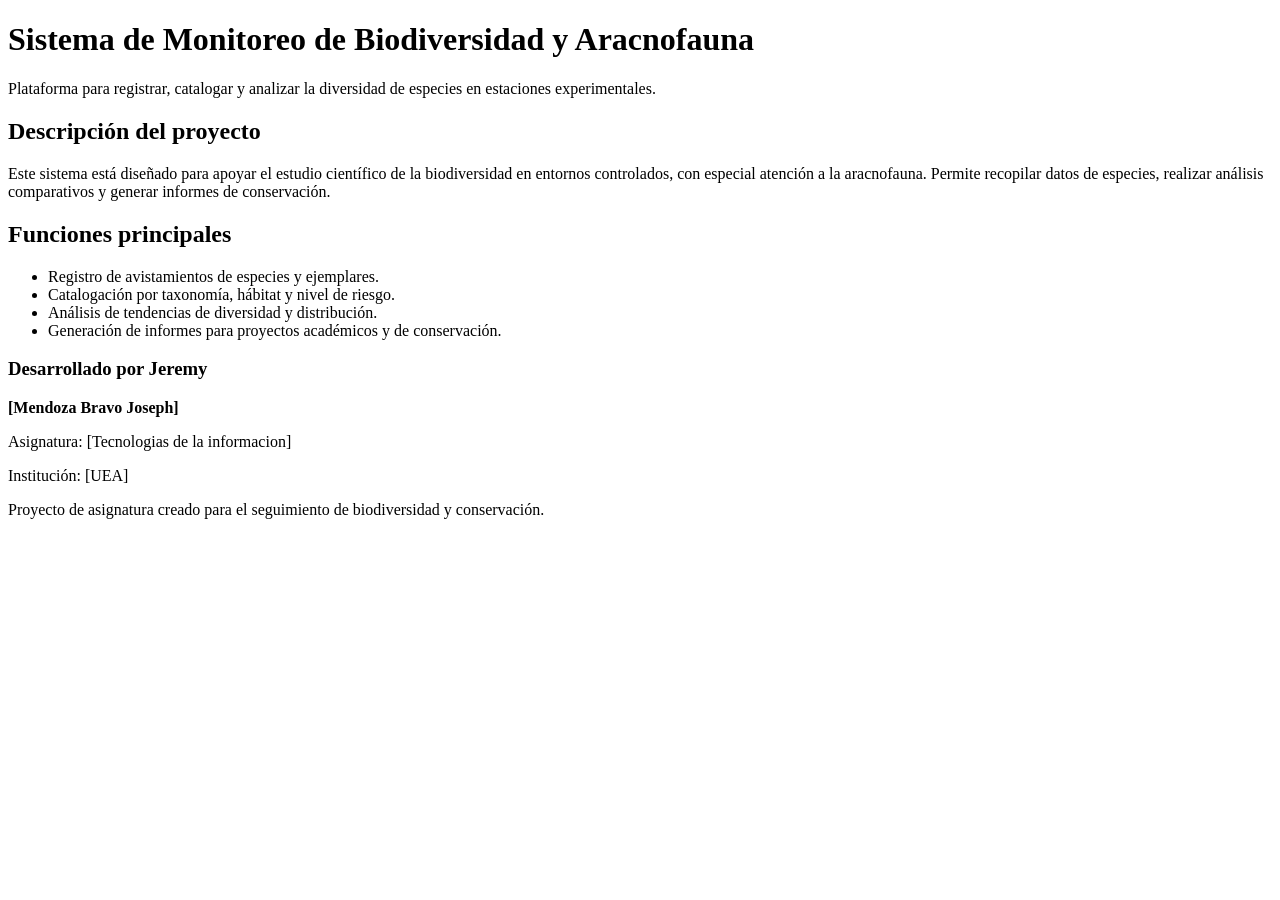
==== index.html @ 1c3b3700 "Add files via upload" ====
<!DOCTYPE html>
<html lang="es">
<head>
    <meta charset="UTF-8">
    <meta name="viewport" content="width=device-width, initial-scale=1.0">
    <title>Mi Proyecto de Asignatura</title>
</head>
<body>
    <header>
        <h1>Sistema de Monitoreo de Biodiversidad y Aracnofauna</h1>
        <p>Plataforma para registrar, catalogar y analizar la diversidad de especies en estaciones experimentales.</p>
    </header>

    <main>
        <section class="card">
            <h2>Descripción del proyecto</h2>
            <p>Este sistema está diseñado para apoyar el estudio científico de la biodiversidad en entornos controlados, con especial atención a la aracnofauna. Permite recopilar datos de especies, realizar análisis comparativos y generar informes de conservación.</p>
        </section>

        <section class="card">
            <h2>Funciones principales</h2>
            <ul>
                <li>Registro de avistamientos de especies y ejemplares.</li>
                <li>Catalogación por taxonomía, hábitat y nivel de riesgo.</li>
                <li>Análisis de tendencias de diversidad y distribución.</li>
                <li>Generación de informes para proyectos académicos y de conservación.</li>
            </ul>
        </section>

        <section class="card">
            <h3>Desarrollado por Jeremy</h3>
            <p><strong>[Mendoza Bravo Joseph]</strong></p>
            <p>Asignatura: [Tecnologias de la informacion]</p>
            <p>Institución: [UEA]</p>
        </section>
    </main>

    <footer>
        <p>Proyecto de asignatura creado para el seguimiento de biodiversidad y conservación.</p>
    </footer>
</body>
</html>
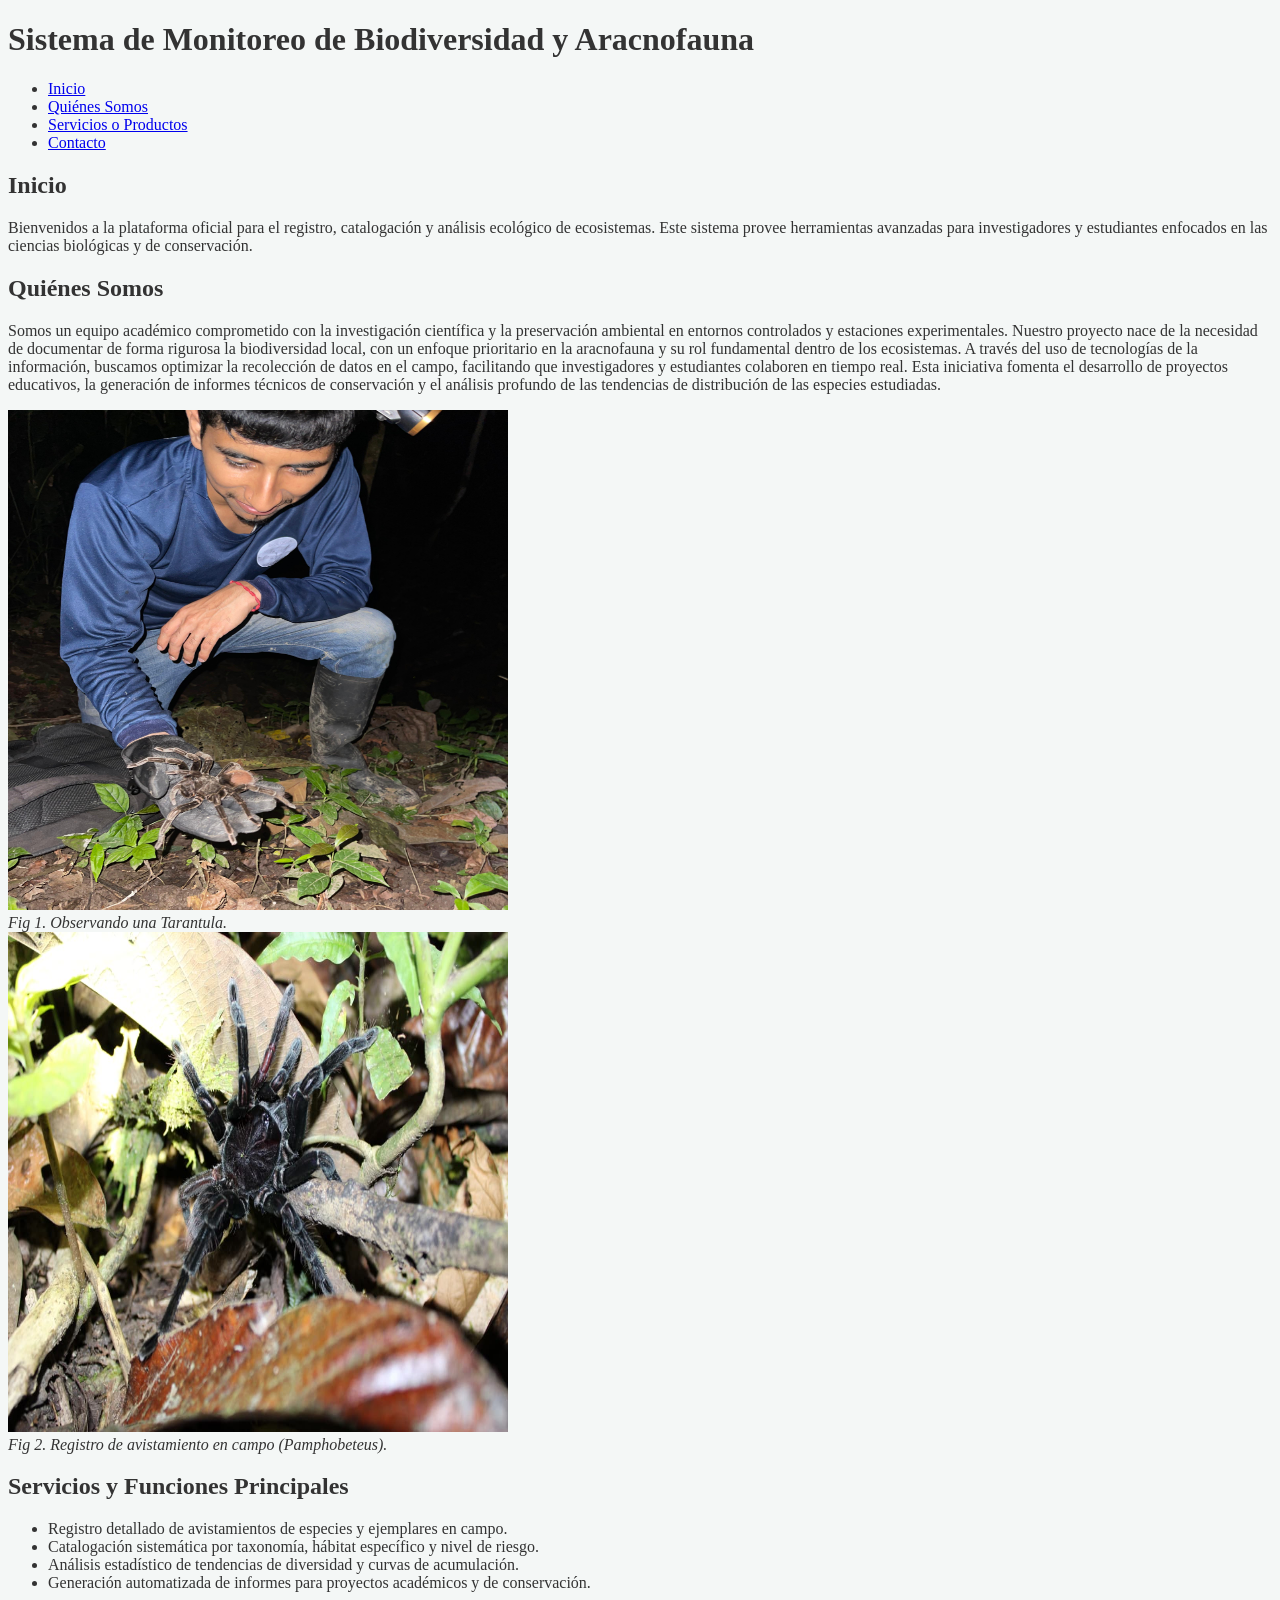
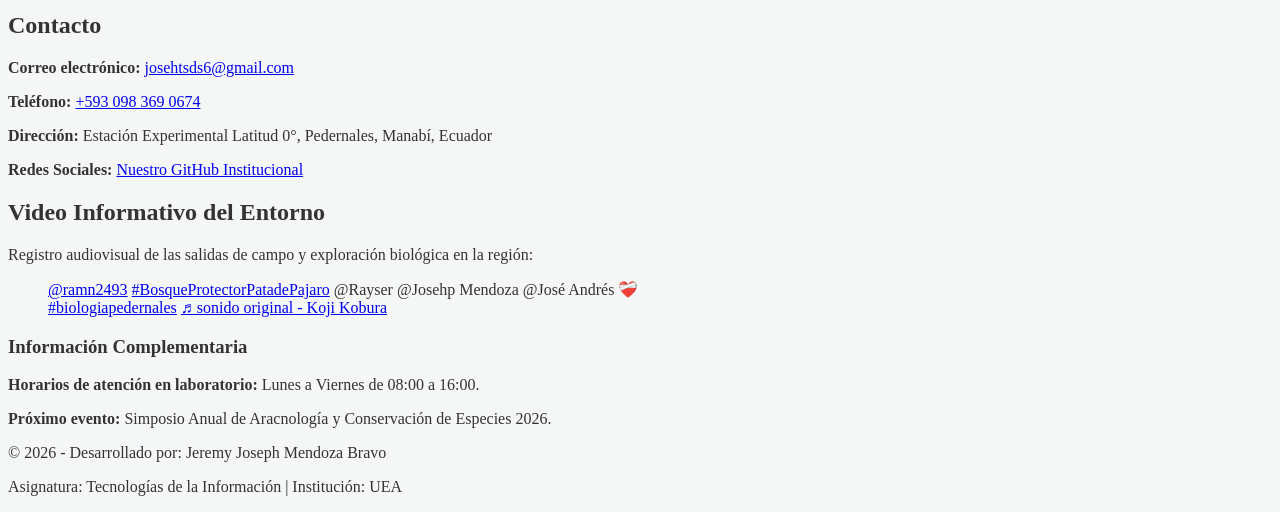
==== commit bd53eb02: "Add files via upload" ====
--- a/index.html
+++ b/index.html
@@ -3,40 +3,98 @@
 <head>
     <meta charset="UTF-8">
     <meta name="viewport" content="width=device-width, initial-scale=1.0">
-    <title>Mi Proyecto de Asignatura</title>
+    <title>Mi Proyecto de Asignatura - Biodiversidad</title>
 </head>
 <body>
+    <style>
+        body {
+            background-color: #f4f7f6; 
+            font-family: 'Times New Roman', Times, serif, sans-serif; 
+            color: #333333; 
+        }
+    </style>
+</head>
+
     <header>
         <h1>Sistema de Monitoreo de Biodiversidad y Aracnofauna</h1>
-        <p>Plataforma para registrar, catalogar y analizar la diversidad de especies en estaciones experimentales.</p>
     </header>
 
+    <nav>
+        <ul>
+            <li><a href="#inicio">Inicio</a></li>
+            <li><a href="#quienes-somos">Quiénes Somos</a></li>
+            <li><a href="#servicios">Servicios o Productos</a></li>
+            <li><a href="#contacto">Contacto</a></li>
+        </ul>
+    </nav>
+
     <main>
-        <section class="card">
-            <h2>Descripción del proyecto</h2>
-            <p>Este sistema está diseñado para apoyar el estudio científico de la biodiversidad en entornos controlados, con especial atención a la aracnofauna. Permite recopilar datos de especies, realizar análisis comparativos y generar informes de conservación.</p>
+
+        <section id="inicio">
+            <h2>Inicio</h2>
+            <p>Bienvenidos a la plataforma oficial para el registro, catalogación y análisis ecológico de ecosistemas. Este sistema provee herramientas avanzadas para investigadores y estudiantes enfocados en las ciencias biológicas y de conservación.</p>
         </section>
 
-        <section class="card">
-            <h2>Funciones principales</h2>
+        <section id="quienes-somos">
+            <h2>Quiénes Somos</h2>
+            <article>
+                <p>Somos un equipo académico comprometido con la investigación científica y la preservación ambiental en entornos controlados y estaciones experimentales. Nuestro proyecto nace de la necesidad de documentar de forma rigurosa la biodiversidad local, con un enfoque prioritario en la aracnofauna y su rol fundamental dentro de los ecosistemas. A través del uso de tecnologías de la información, buscamos optimizar la recolección de datos en el campo, facilitando que investigadores y estudiantes colaboren en tiempo real. Esta iniciativa fomenta el desarrollo de proyectos educativos, la generación de informes técnicos de conservación y el análisis profundo de las tendencias de distribución de las especies estudiadas.</p>
+                
+                <img src="Araña.jpeg" alt="Fotos de trabajo de campo" width="500" height=500">
+                <figcaption><i>Fig 1. Observando una Tarantula.</i></figcaption>
+        </figure>
+                <img src="Tarantula.jpeg" alt="Fotos de trabajo de campo" width="500" height=500">
+                <figcaption><i>Fig 2. Registro de avistamiento en campo (Pamphobeteus).</i></figcaption>
+            </article>
+        </section>
+
+        <section id="servicios">
+            <h2>Servicios y Funciones Principales</h2>
             <ul>
-                <li>Registro de avistamientos de especies y ejemplares.</li>
-                <li>Catalogación por taxonomía, hábitat y nivel de riesgo.</li>
-                <li>Análisis de tendencias de diversidad y distribución.</li>
-                <li>Generación de informes para proyectos académicos y de conservación.</li>
+                <li>Registro detallado de avistamientos de especies y ejemplares en campo.</li>
+                <li>Catalogación sistemática por taxonomía, hábitat específico y nivel de riesgo.</li>
+                <li>Análisis estadístico de tendencias de diversidad y curvas de acumulación.</li>
+                <li>Generación automatizada de informes para proyectos académicos y de conservación.</li>
             </ul>
         </section>
 
-        <section class="card">
-            <h3>Desarrollado por Jeremy</h3>
-            <p><strong>[Mendoza Bravo Joseph]</strong></p>
-            <p>Asignatura: [Tecnologias de la informacion]</p>
-            <p>Institución: [UEA]</p>
+        <section id="contacto">
+            <h2>Contacto</h2>
+            <p><strong>Correo electrónico:</strong> <a href="mailto:josehtsds6@gmail.com">josehtsds6@gmail.com</a></p>
+            <p><strong>Teléfono:</strong> <a href="tel:+593 098 369 0674">+593 098 369 0674</a></p>
+            <p><strong>Dirección:</strong> Estación Experimental Latitud 0°, Pedernales, Manabí, Ecuador</p>
+            <p><strong>Redes Sociales:</strong> <a href="https://github.com" target="_blank">Nuestro GitHub Institucional</a></p>
         </section>
+
+        <section id="video-proyecto">
+            <h2>Video Informativo del Entorno</h2>
+            <p>Registro audiovisual de las salidas de campo y exploración biológica en la región:</p>
+            
+            <blockquote class="tiktok-embed" cite="https://www.tiktok.com/@ramn2493/video/7630586255469759765" data-video-id="7630586255469759765" style="max-width: 605px;min-width: 325px;" > 
+                <section> 
+                    <a target="_blank" title="@ramn2493" href="https://www.tiktok.com/@ramn2493?refer=embed">@ramn2493</a> 
+                    <a title="bosqueprotectorpatadepajaro" target="_blank" href="https://www.tiktok.com/tag/bosqueprotectorpatadepajaro?refer=embed">#BosqueProtectorPatadePajaro</a> 
+                    @Rayser @Josehp Mendoza  @José Andrés ❤️‍🩹 
+                    <a title="biologiapedernales" target="_blank" href="https://www.tiktok.com/tag/biologiapedernales?refer=embed">#biologiapedernales</a> 
+                    <a target="_blank" title="♬ sonido original - Koji Kobura" href="https://www.tiktok.com/music/sonido-original-7443148057060838161?refer=embed">♬ sonido original - Koji Kobura</a> 
+                </section> 
+            </blockquote> 
+            <script async src="https://www.tiktok.com/embed.js"></script>
+        </section>
+
     </main>
 
+    <aside>
+        <h3>Información Complementaria</h3>
+        <p><strong>Horarios de atención en laboratorio:</strong> Lunes a Viernes de 08:00 a 16:00.</p>
+        <p><strong>Próximo evento:</strong> Simposio Anual de Aracnología y Conservación de Especies 2026.</p>
+    </aside>
+
     <footer>
-        <p>Proyecto de asignatura creado para el seguimiento de biodiversidad y conservación.</p>
+        <p>© 2026 - Desarrollado por: Jeremy Joseph Mendoza Bravo</p>
+        <p>Asignatura: Tecnologías de la Información | Institución: UEA</p>
     </footer>
+
 </body>
-</html>+</html>
+
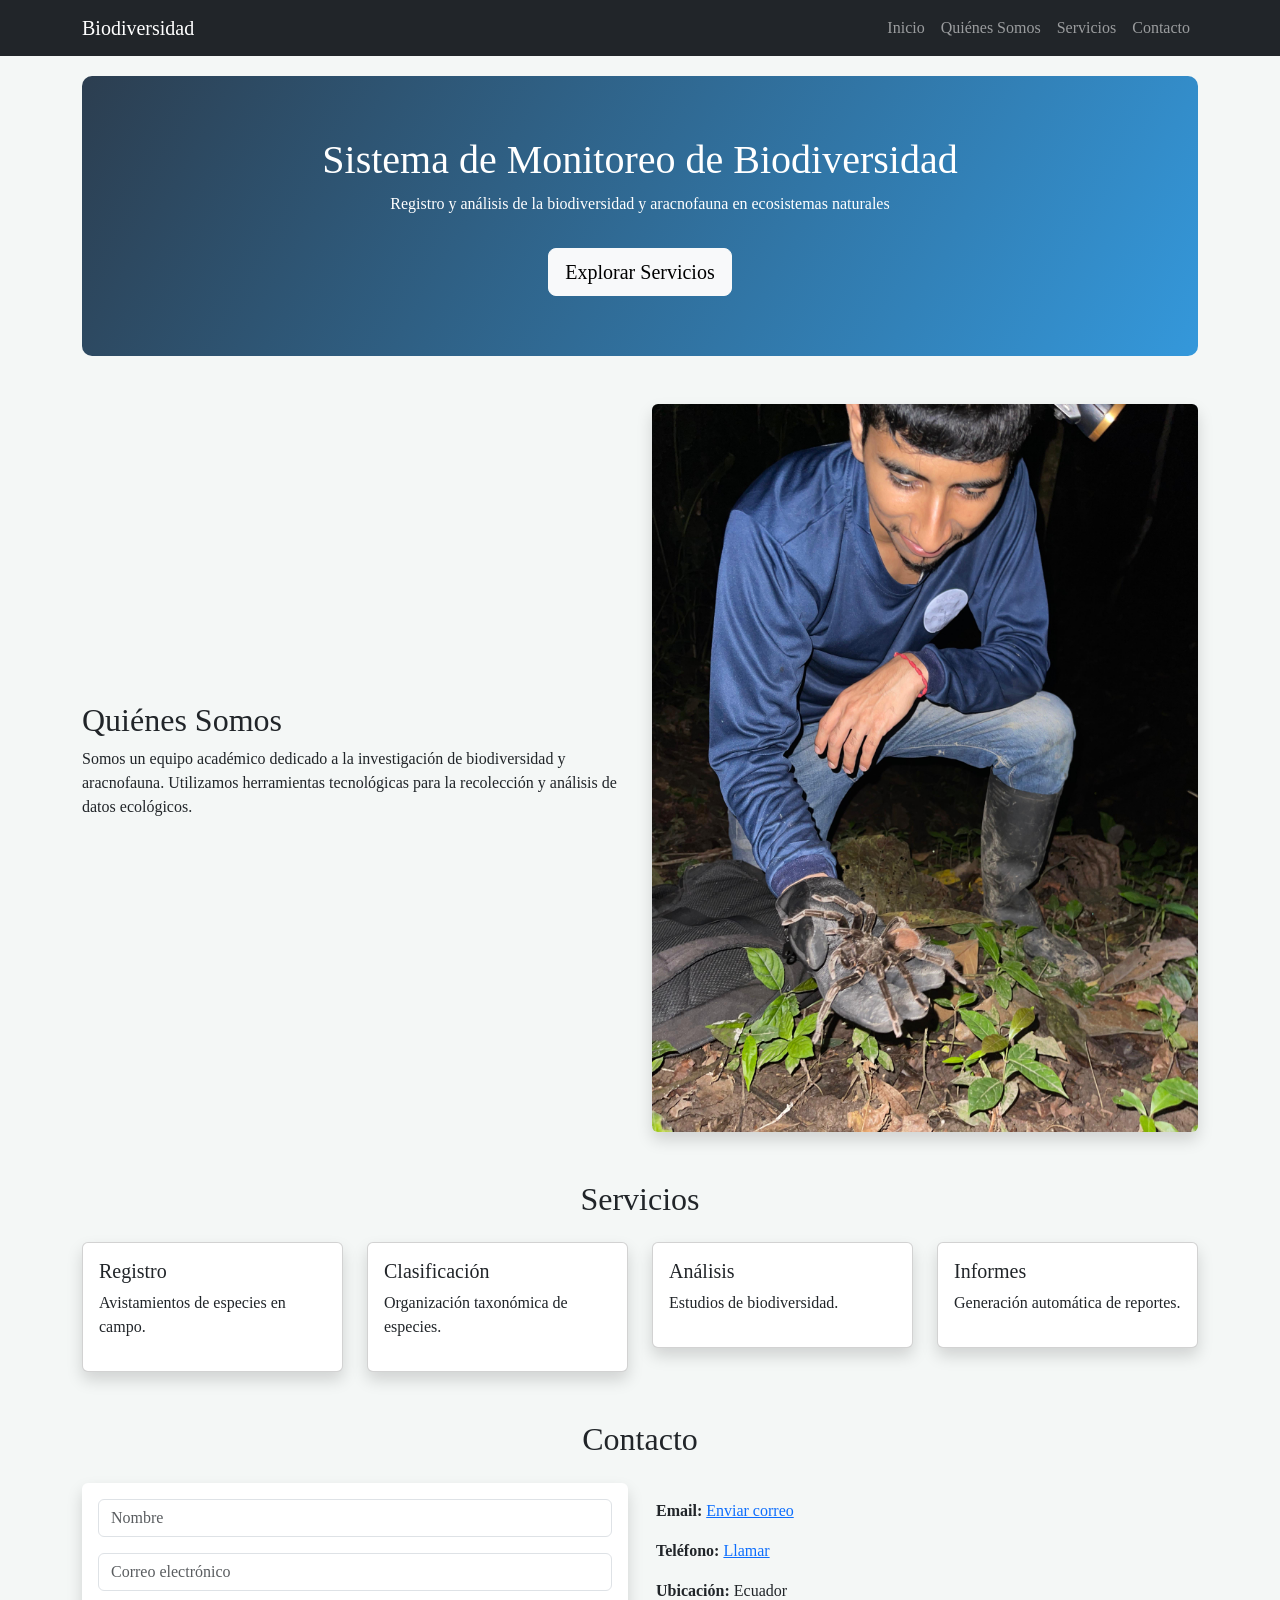
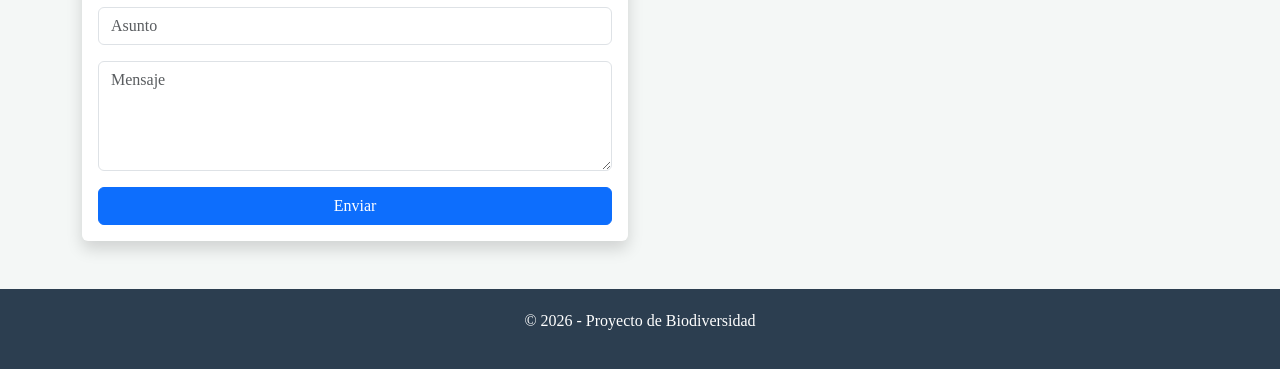
==== commit b06fac35: "Add files via upload" ====
--- a/index.html
+++ b/index.html
@@ -1,100 +1,177 @@
 <!DOCTYPE html>
 <html lang="es">
+
 <head>
     <meta charset="UTF-8">
     <meta name="viewport" content="width=device-width, initial-scale=1.0">
-    <title>Mi Proyecto de Asignatura - Biodiversidad</title>
-</head>
-<body>
+    <title>Sistema de Biodiversidad</title>
+
+    <!-- Bootstrap -->
+    <link href="https://cdn.jsdelivr.net/npm/bootstrap@5.3.3/dist/css/bootstrap.min.css" rel="stylesheet">
+
+    <!-- CSS PERSONALIZADO -->
     <style>
         body {
-            background-color: #f4f7f6; 
-            font-family: 'Times New Roman', Times, serif, sans-serif; 
-            color: #333333; 
+            background-color: #f4f7f6;
+            font-family: "Times New Roman", serif;
+        }
+
+        .hero {
+            background: linear-gradient(120deg, #2c3e50, #3498db);
+            color: white;
+            padding: 60px 20px;
+            text-align: center;
+            border-radius: 10px;
+            margin: 20px 0;
+        }
+
+        footer {
+            background: #2c3e50;
+            color: white;
+            text-align: center;
+            padding: 20px;
+            margin-top: 30px;
+        }
+
+        @media (max-width: 768px) {
+            .hero {
+                padding: 30px 10px;
+                font-size: 14px;
+            }
         }
     </style>
 </head>
 
-    <header>
-        <h1>Sistema de Monitoreo de Biodiversidad y Aracnofauna</h1>
-    </header>
+<body>
 
-    <nav>
-        <ul>
-            <li><a href="#inicio">Inicio</a></li>
-            <li><a href="#quienes-somos">Quiénes Somos</a></li>
-            <li><a href="#servicios">Servicios o Productos</a></li>
-            <li><a href="#contacto">Contacto</a></li>
-        </ul>
-    </nav>
+<!-- NAVBAR -->
+<nav class="navbar navbar-expand-lg navbar-dark bg-dark">
+    <div class="container">
+        <a class="navbar-brand" href="#">Biodiversidad</a>
 
-    <main>
+        <button class="navbar-toggler" type="button" data-bs-toggle="collapse" data-bs-target="#menu">
+            <span class="navbar-toggler-icon"></span>
+        </button>
 
-        <section id="inicio">
-            <h2>Inicio</h2>
-            <p>Bienvenidos a la plataforma oficial para el registro, catalogación y análisis ecológico de ecosistemas. Este sistema provee herramientas avanzadas para investigadores y estudiantes enfocados en las ciencias biológicas y de conservación.</p>
-        </section>
+        <div class="collapse navbar-collapse" id="menu">
+            <ul class="navbar-nav ms-auto">
+                <li class="nav-item"><a class="nav-link" href="#inicio">Inicio</a></li>
+                <li class="nav-item"><a class="nav-link" href="#quienes">Quiénes Somos</a></li>
+                <li class="nav-item"><a class="nav-link" href="#servicios">Servicios</a></li>
+                <li class="nav-item"><a class="nav-link" href="#contacto">Contacto</a></li>
+            </ul>
+        </div>
+    </div>
+</nav>
 
-        <section id="quienes-somos">
-            <h2>Quiénes Somos</h2>
-            <article>
-                <p>Somos un equipo académico comprometido con la investigación científica y la preservación ambiental en entornos controlados y estaciones experimentales. Nuestro proyecto nace de la necesidad de documentar de forma rigurosa la biodiversidad local, con un enfoque prioritario en la aracnofauna y su rol fundamental dentro de los ecosistemas. A través del uso de tecnologías de la información, buscamos optimizar la recolección de datos en el campo, facilitando que investigadores y estudiantes colaboren en tiempo real. Esta iniciativa fomenta el desarrollo de proyectos educativos, la generación de informes técnicos de conservación y el análisis profundo de las tendencias de distribución de las especies estudiadas.</p>
-                
-                <img src="Araña.jpeg" alt="Fotos de trabajo de campo" width="500" height=500">
-                <figcaption><i>Fig 1. Observando una Tarantula.</i></figcaption>
-        </figure>
-                <img src="Tarantula.jpeg" alt="Fotos de trabajo de campo" width="500" height=500">
-                <figcaption><i>Fig 2. Registro de avistamiento en campo (Pamphobeteus).</i></figcaption>
-            </article>
-        </section>
+<!-- MAIN -->
+<main>
 
-        <section id="servicios">
-            <h2>Servicios y Funciones Principales</h2>
-            <ul>
-                <li>Registro detallado de avistamientos de especies y ejemplares en campo.</li>
-                <li>Catalogación sistemática por taxonomía, hábitat específico y nivel de riesgo.</li>
-                <li>Análisis estadístico de tendencias de diversidad y curvas de acumulación.</li>
-                <li>Generación automatizada de informes para proyectos académicos y de conservación.</li>
-            </ul>
-        </section>
+    <!-- INICIO -->
+    <section id="inicio" class="container">
+        <div class="hero">
+            <h1>Sistema de Monitoreo de Biodiversidad</h1>
+            <p>Registro y análisis de la biodiversidad y aracnofauna en ecosistemas naturales</p>
+            <a href="#servicios" class="btn btn-light btn-lg mt-3">Explorar Servicios</a>
+        </div>
+    </section>
 
-        <section id="contacto">
-            <h2>Contacto</h2>
-            <p><strong>Correo electrónico:</strong> <a href="mailto:josehtsds6@gmail.com">josehtsds6@gmail.com</a></p>
-            <p><strong>Teléfono:</strong> <a href="tel:+593 098 369 0674">+593 098 369 0674</a></p>
-            <p><strong>Dirección:</strong> Estación Experimental Latitud 0°, Pedernales, Manabí, Ecuador</p>
-            <p><strong>Redes Sociales:</strong> <a href="https://github.com" target="_blank">Nuestro GitHub Institucional</a></p>
-        </section>
+    <!-- QUIÉNES SOMOS -->
+    <section id="quienes" class="container my-5">
+        <div class="row align-items-center">
 
-        <section id="video-proyecto">
-            <h2>Video Informativo del Entorno</h2>
-            <p>Registro audiovisual de las salidas de campo y exploración biológica en la región:</p>
-            
-            <blockquote class="tiktok-embed" cite="https://www.tiktok.com/@ramn2493/video/7630586255469759765" data-video-id="7630586255469759765" style="max-width: 605px;min-width: 325px;" > 
-                <section> 
-                    <a target="_blank" title="@ramn2493" href="https://www.tiktok.com/@ramn2493?refer=embed">@ramn2493</a> 
-                    <a title="bosqueprotectorpatadepajaro" target="_blank" href="https://www.tiktok.com/tag/bosqueprotectorpatadepajaro?refer=embed">#BosqueProtectorPatadePajaro</a> 
-                    @Rayser @Josehp Mendoza  @José Andrés ❤️‍🩹 
-                    <a title="biologiapedernales" target="_blank" href="https://www.tiktok.com/tag/biologiapedernales?refer=embed">#biologiapedernales</a> 
-                    <a target="_blank" title="♬ sonido original - Koji Kobura" href="https://www.tiktok.com/music/sonido-original-7443148057060838161?refer=embed">♬ sonido original - Koji Kobura</a> 
-                </section> 
-            </blockquote> 
-            <script async src="https://www.tiktok.com/embed.js"></script>
-        </section>
+            <div class="col-md-6">
+                <h2>Quiénes Somos</h2>
+                <p>
+                    Somos un equipo académico dedicado a la investigación de biodiversidad y aracnofauna.
+                    Utilizamos herramientas tecnológicas para la recolección y análisis de datos ecológicos.
+                </p>
+            </div>
 
-    </main>
+            <div class="col-md-6 text-center">
+                <img src="Araña.jpeg" class="img-fluid rounded shadow" alt="Araña en campo">
+            </div>
 
-    <aside>
-        <h3>Información Complementaria</h3>
-        <p><strong>Horarios de atención en laboratorio:</strong> Lunes a Viernes de 08:00 a 16:00.</p>
-        <p><strong>Próximo evento:</strong> Simposio Anual de Aracnología y Conservación de Especies 2026.</p>
-    </aside>
+        </div>
+    </section>
 
-    <footer>
-        <p>© 2026 - Desarrollado por: Jeremy Joseph Mendoza Bravo</p>
-        <p>Asignatura: Tecnologías de la Información | Institución: UEA</p>
-    </footer>
+    <!-- SERVICIOS -->
+    <section id="servicios" class="container my-5">
+        <h2 class="text-center mb-4">Servicios</h2>
+
+        <div class="row">
+
+            <div class="col-md-3">
+                <div class="card p-3 shadow">
+                    <h5>Registro</h5>
+                    <p>Avistamientos de especies en campo.</p>
+                </div>
+            </div>
+
+            <div class="col-md-3">
+                <div class="card p-3 shadow">
+                    <h5>Clasificación</h5>
+                    <p>Organización taxonómica de especies.</p>
+                </div>
+            </div>
+
+            <div class="col-md-3">
+                <div class="card p-3 shadow">
+                    <h5>Análisis</h5>
+                    <p>Estudios de biodiversidad.</p>
+                </div>
+            </div>
+
+            <div class="col-md-3">
+                <div class="card p-3 shadow">
+                    <h5>Informes</h5>
+                    <p>Generación automática de reportes.</p>
+                </div>
+            </div>
+
+        </div>
+    </section>
+
+    <!-- CONTACTO -->
+    <section id="contacto" class="container my-5">
+        <h2 class="text-center mb-4">Contacto</h2>
+
+        <div class="row">
+
+            <div class="col-md-6">
+                <form class="p-3 shadow bg-white rounded">
+
+                    <input type="text" class="form-control mb-3" placeholder="Nombre">
+
+                    <input type="email" class="form-control mb-3" placeholder="Correo electrónico">
+
+                    <input type="text" class="form-control mb-3" placeholder="Asunto">
+
+                    <textarea class="form-control mb-3" rows="4" placeholder="Mensaje"></textarea>
+
+                    <button class="btn btn-primary w-100">Enviar</button>
+
+                </form>
+            </div>
+
+            <div class="col-md-6 p-3">
+                <p><strong>Email:</strong> <a href="mailto:josehtsds6@gmail.com">Enviar correo</a></p>
+                <p><strong>Teléfono:</strong> <a href="tel:+5930983690674">Llamar</a></p>
+                <p><strong>Ubicación:</strong> Ecuador</p>
+            </div>
+
+        </div>
+    </section>
+
+</main>
+
+<!-- FOOTER -->
+<footer>
+    <p>© 2026 - Proyecto de Biodiversidad</p>
+</footer>
+
+<!-- Bootstrap JS -->
+<script src="https://cdn.jsdelivr.net/npm/bootstrap@5.3.3/dist/js/bootstrap.bundle.min.js"></script>
 
 </body>
-</html>
-
+</html>
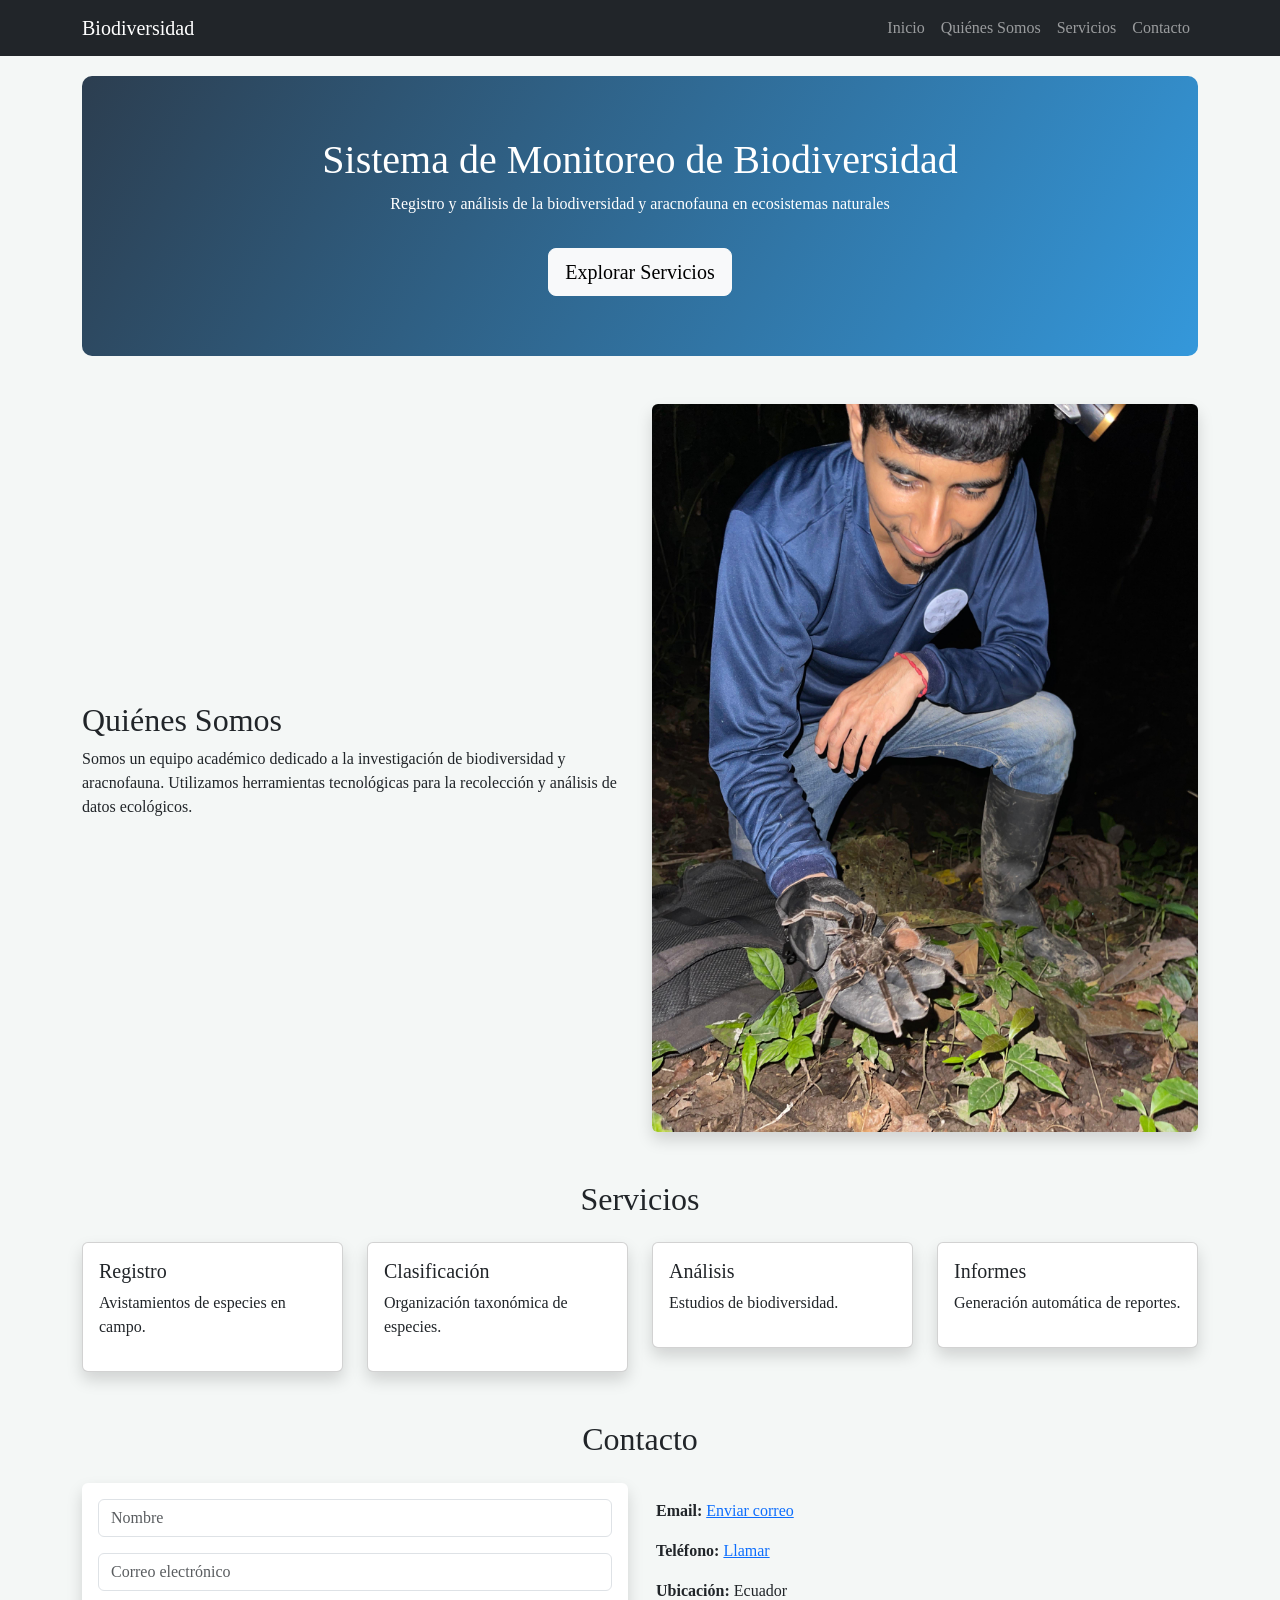
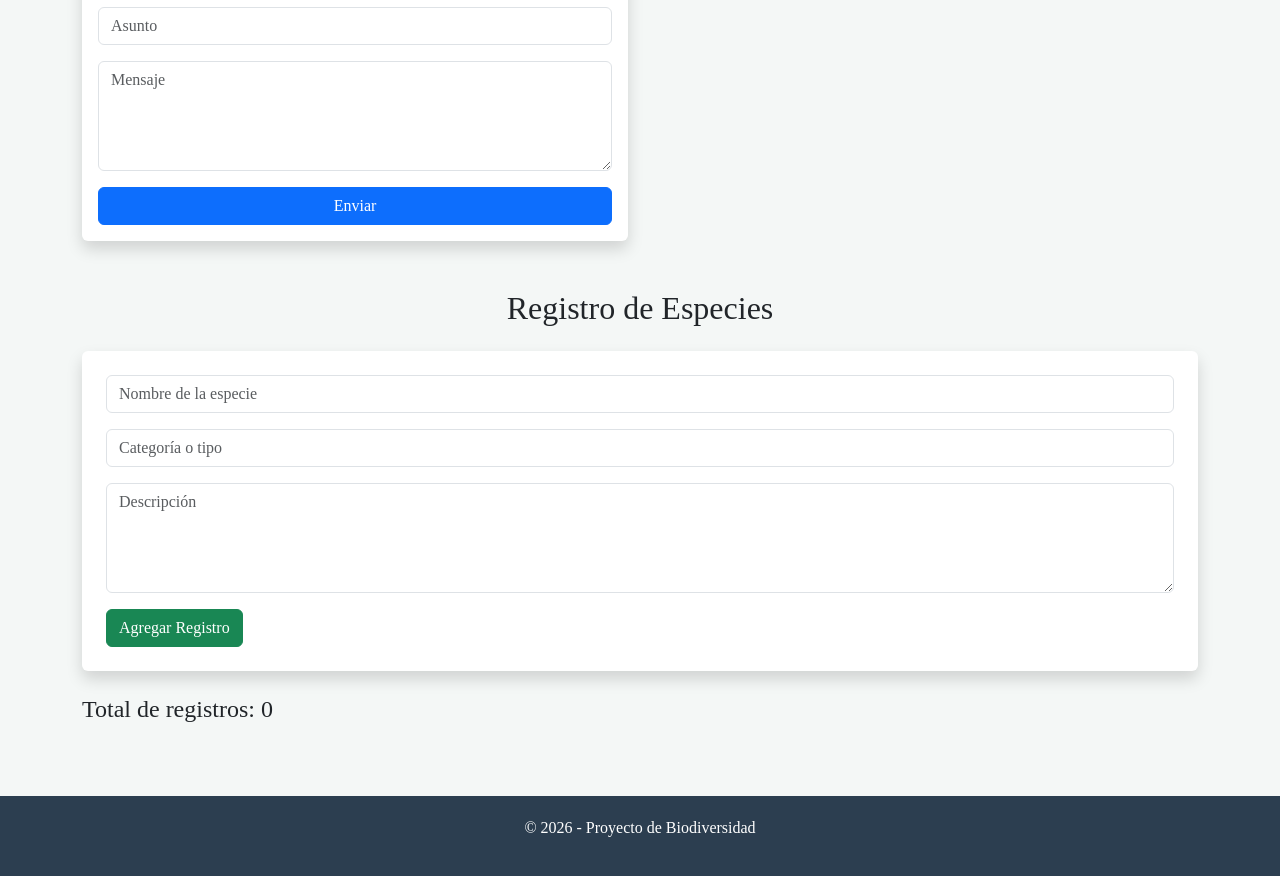
==== commit ddff4934: "Add files via upload" ====
--- a/index.html
+++ b/index.html
@@ -165,6 +165,39 @@
 
 </main>
 
+<section class="container my-5">
+    <h2 class="text-center mb-4">Registro de Especies</h2>
+
+    <form id="formRegistro" class="shadow p-4 bg-white rounded">
+
+        <input type="text"
+               id="nombre"
+               class="form-control mb-3"
+               placeholder="Nombre de la especie">
+
+        <input type="text"
+               id="categoria"
+               class="form-control mb-3"
+               placeholder="Categoría o tipo">
+
+        <textarea id="descripcion"
+                  class="form-control mb-3"
+                  rows="4"
+                  placeholder="Descripción"></textarea>
+
+        <button type="submit" class="btn btn-success">
+            Agregar Registro
+        </button>
+
+    </form>
+
+    <div class="mt-4">
+        <h4>Total de registros: <span id="total">0</span></h4>
+    </div>
+
+    <div id="listaRegistros" class="row mt-4"></div>
+</section>
+
 <!-- FOOTER -->
 <footer>
     <p>© 2026 - Proyecto de Biodiversidad</p>
@@ -173,5 +206,7 @@
 <!-- Bootstrap JS -->
 <script src="https://cdn.jsdelivr.net/npm/bootstrap@5.3.3/dist/js/bootstrap.bundle.min.js"></script>
 
+<script src="script.js"></script>
+
 </body>
 </html>
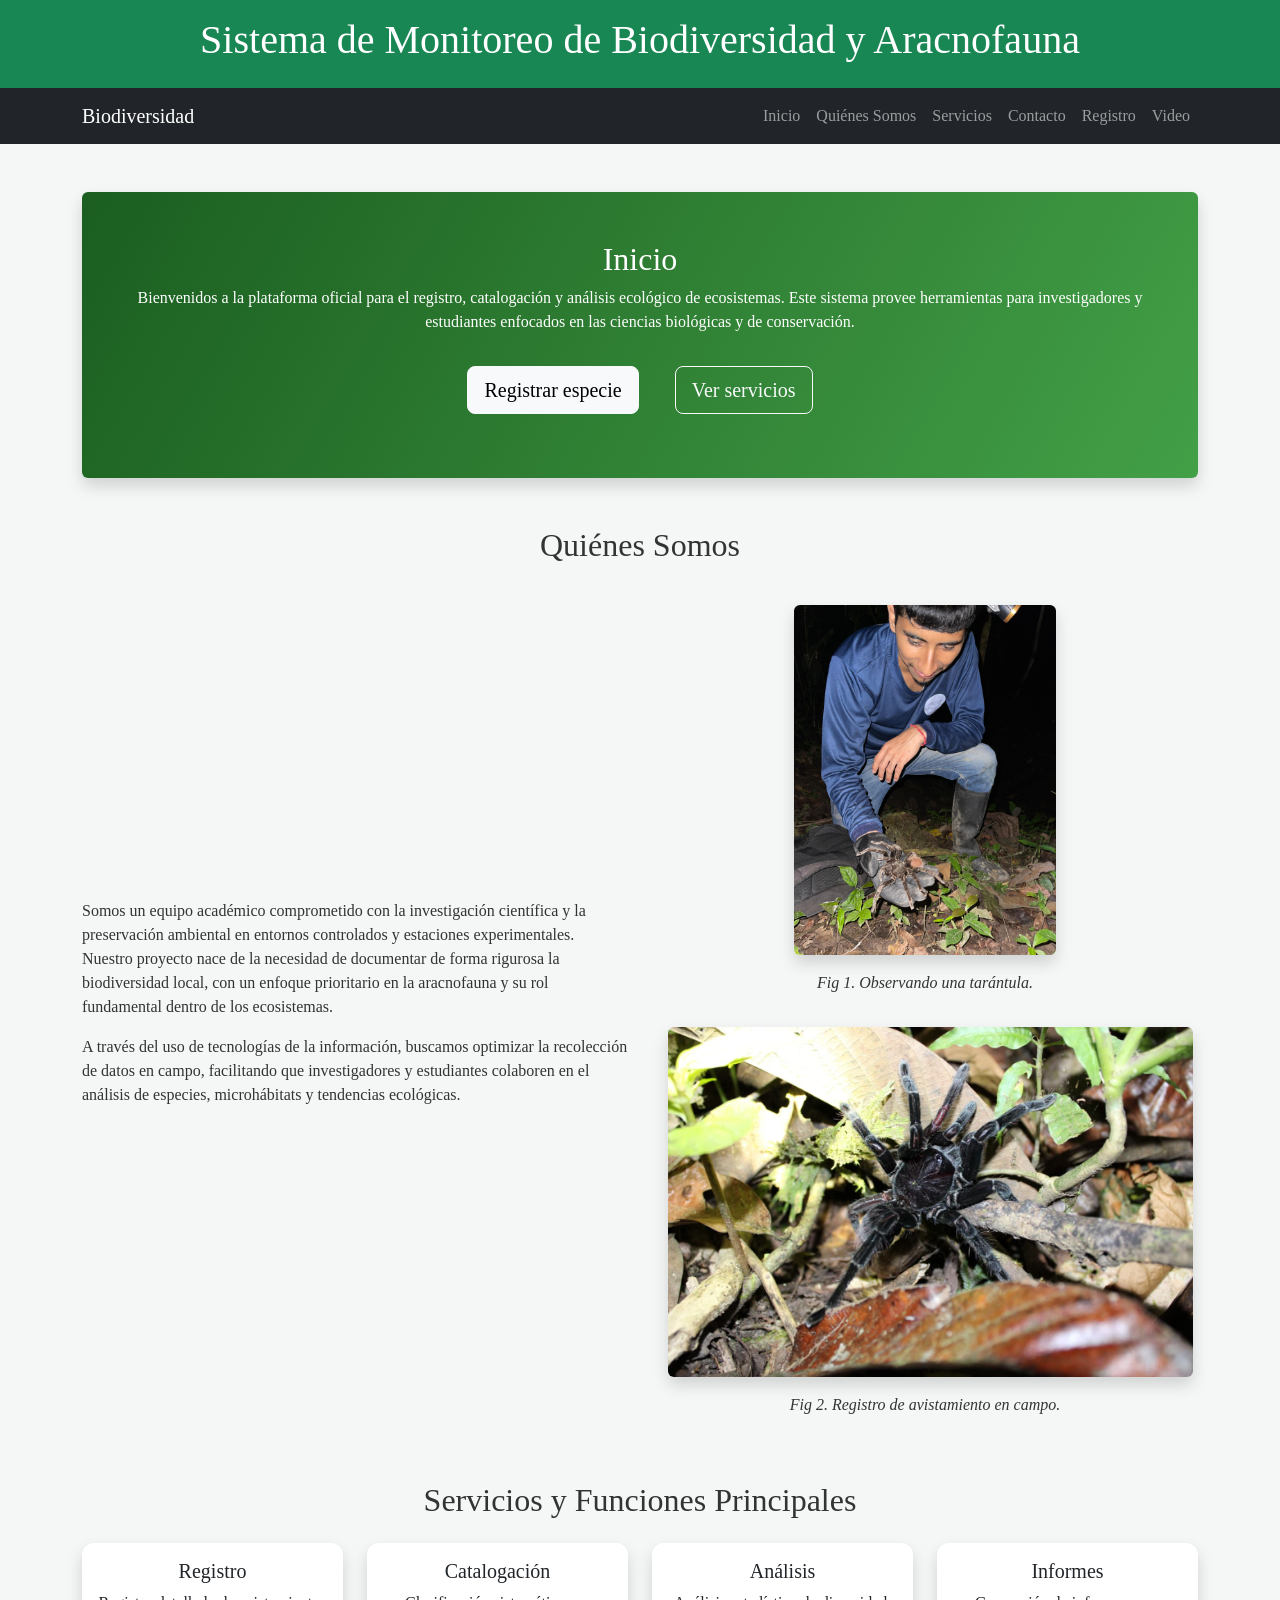
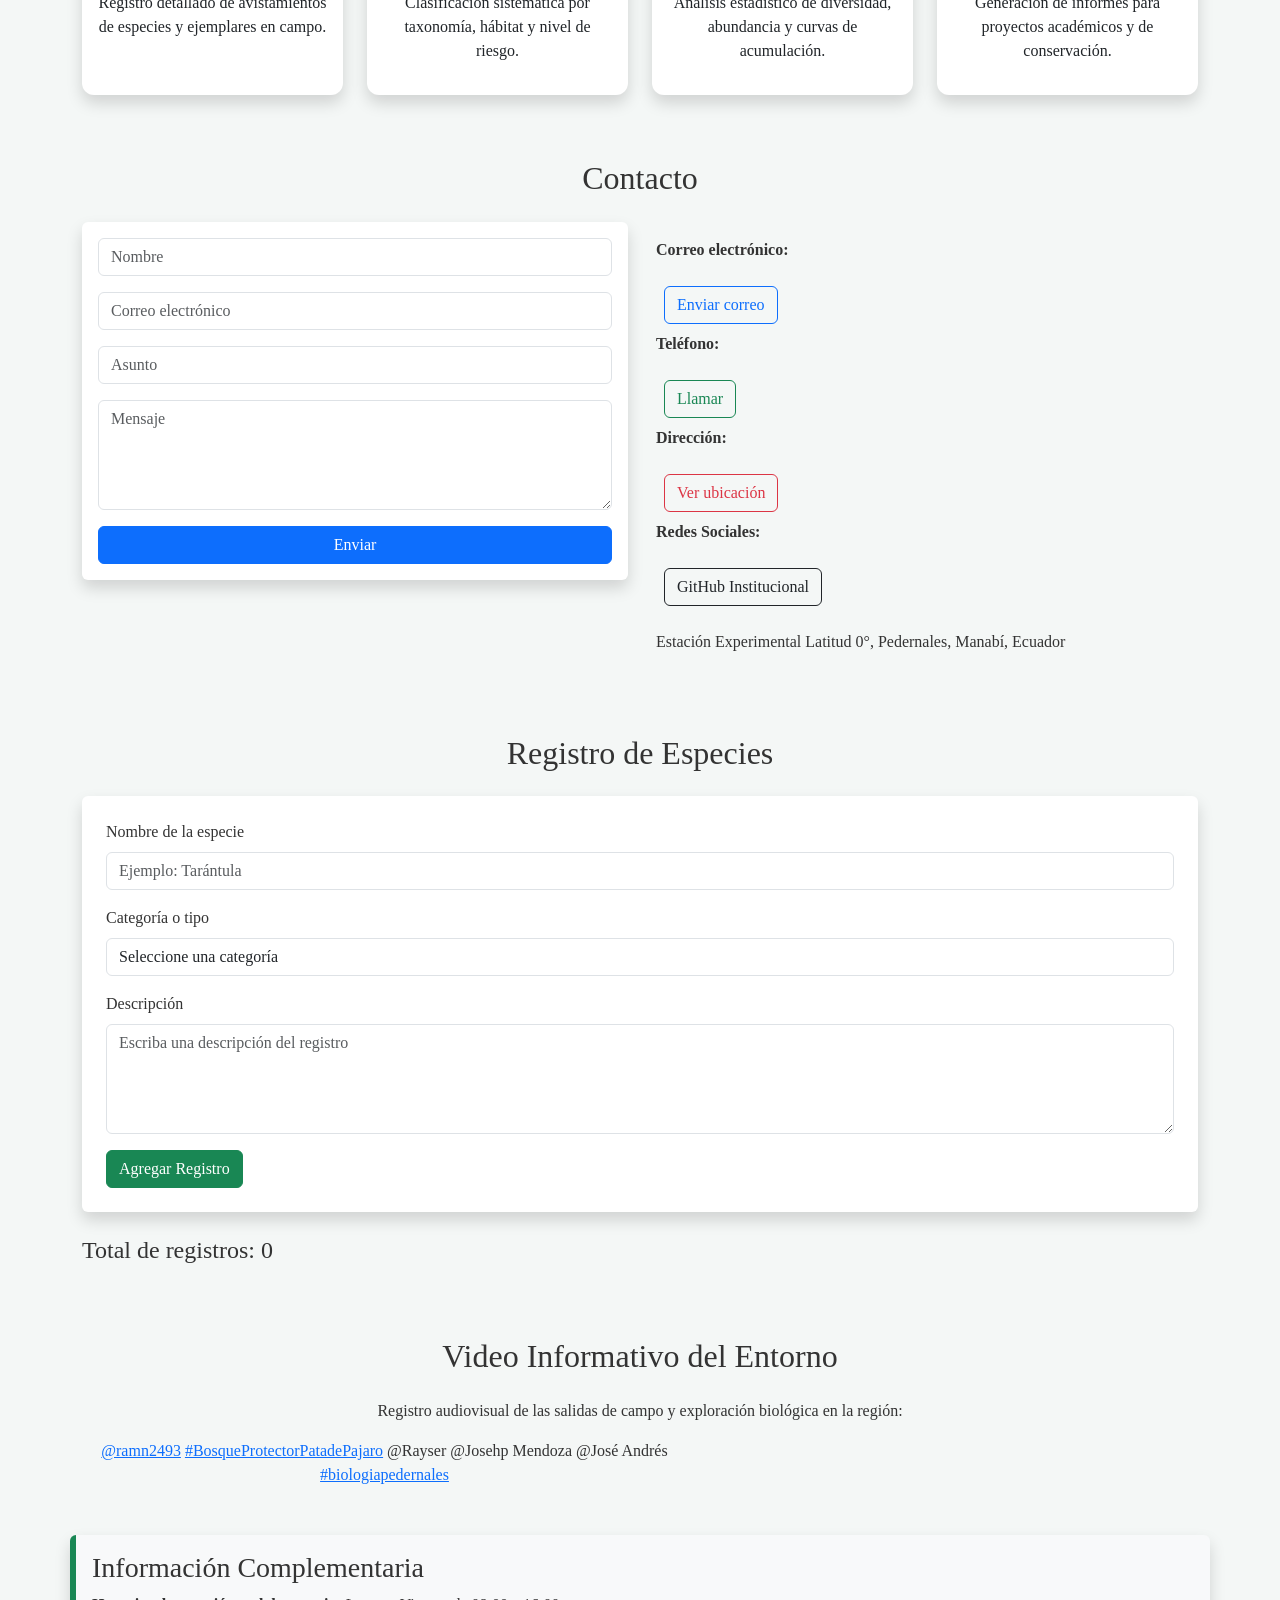
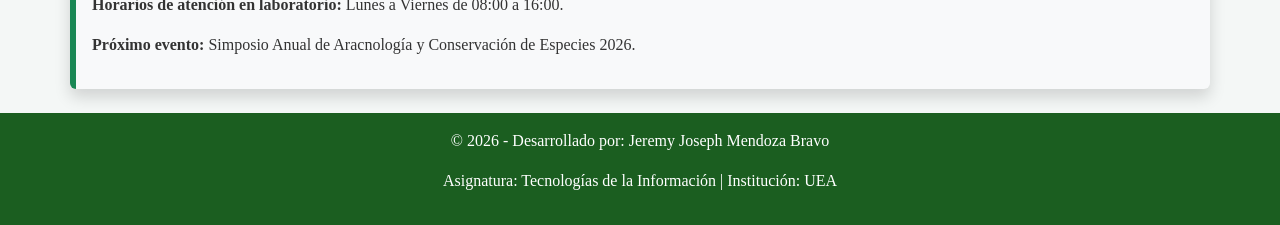
==== commit f7661f82: "Add files via upload" ====
--- a/index.html
+++ b/index.html
@@ -1,212 +1,250 @@
 <!DOCTYPE html>
 <html lang="es">
-
 <head>
     <meta charset="UTF-8">
     <meta name="viewport" content="width=device-width, initial-scale=1.0">
-    <title>Sistema de Biodiversidad</title>
-
-    <!-- Bootstrap -->
+    <title>Mi Proyecto de Asignatura - Biodiversidad</title>
+
+    <!-- Bootstrap CSS -->
     <link href="https://cdn.jsdelivr.net/npm/bootstrap@5.3.3/dist/css/bootstrap.min.css" rel="stylesheet">
-
-    <!-- CSS PERSONALIZADO -->
-    <style>
-        body {
-            background-color: #f4f7f6;
-            font-family: "Times New Roman", serif;
-        }
-
-        .hero {
-            background: linear-gradient(120deg, #2c3e50, #3498db);
-            color: white;
-            padding: 60px 20px;
-            text-align: center;
-            border-radius: 10px;
-            margin: 20px 0;
-        }
-
-        footer {
-            background: #2c3e50;
-            color: white;
-            text-align: center;
-            padding: 20px;
-            margin-top: 30px;
-        }
-
-        @media (max-width: 768px) {
-            .hero {
-                padding: 30px 10px;
-                font-size: 14px;
-            }
-        }
-    </style>
+    
+    <!-- CSS personalizado -->
+    <link rel="stylesheet" href="style.css">
 </head>
 
 <body>
 
-<!-- NAVBAR -->
-<nav class="navbar navbar-expand-lg navbar-dark bg-dark">
-    <div class="container">
-        <a class="navbar-brand" href="#">Biodiversidad</a>
-
-        <button class="navbar-toggler" type="button" data-bs-toggle="collapse" data-bs-target="#menu">
-            <span class="navbar-toggler-icon"></span>
-        </button>
-
-        <div class="collapse navbar-collapse" id="menu">
-            <ul class="navbar-nav ms-auto">
-                <li class="nav-item"><a class="nav-link" href="#inicio">Inicio</a></li>
-                <li class="nav-item"><a class="nav-link" href="#quienes">Quiénes Somos</a></li>
-                <li class="nav-item"><a class="nav-link" href="#servicios">Servicios</a></li>
-                <li class="nav-item"><a class="nav-link" href="#contacto">Contacto</a></li>
-            </ul>
+    <header class="bg-success text-white text-center p-3">
+        <h1>Sistema de Monitoreo de Biodiversidad y Aracnofauna</h1>
+    </header>
+
+    <nav class="navbar navbar-expand-lg navbar-dark bg-dark">
+        <div class="container">
+            <a class="navbar-brand" href="#">Biodiversidad</a>
+
+            <button class="navbar-toggler" type="button" data-bs-toggle="collapse" data-bs-target="#menu">
+                <span class="navbar-toggler-icon"></span>
+            </button>
+
+            <div class="collapse navbar-collapse" id="menu">
+                <ul class="navbar-nav ms-auto">
+                    <li class="nav-item"><a class="nav-link" href="#inicio">Inicio</a></li>
+                    <li class="nav-item"><a class="nav-link" href="#quienes-somos">Quiénes Somos</a></li>
+                    <li class="nav-item"><a class="nav-link" href="#servicios">Servicios</a></li>
+                    <li class="nav-item"><a class="nav-link" href="#contacto">Contacto</a></li>
+                    <li class="nav-item"><a class="nav-link" href="#registro">Registro</a></li>
+                    <li class="nav-item"><a class="nav-link" href="#video-proyecto">Video</a></li>
+                </ul>
+            </div>
         </div>
-    </div>
-</nav>
-
-<!-- MAIN -->
-<main>
-
-    <!-- INICIO -->
-    <section id="inicio" class="container">
-        <div class="hero">
-            <h1>Sistema de Monitoreo de Biodiversidad</h1>
-            <p>Registro y análisis de la biodiversidad y aracnofauna en ecosistemas naturales</p>
-            <a href="#servicios" class="btn btn-light btn-lg mt-3">Explorar Servicios</a>
-        </div>
-    </section>
-
-    <!-- QUIÉNES SOMOS -->
-    <section id="quienes" class="container my-5">
-        <div class="row align-items-center">
-
-            <div class="col-md-6">
-                <h2>Quiénes Somos</h2>
+    </nav>
+
+    <main>
+
+        <section id="inicio" class="container my-5">
+            <div class="hero text-center p-5 rounded shadow">
+                <h2>Inicio</h2>
                 <p>
-                    Somos un equipo académico dedicado a la investigación de biodiversidad y aracnofauna.
-                    Utilizamos herramientas tecnológicas para la recolección y análisis de datos ecológicos.
+                    Bienvenidos a la plataforma oficial para el registro, catalogación y análisis ecológico
+                    de ecosistemas. Este sistema provee herramientas para investigadores y estudiantes
+                    enfocados en las ciencias biológicas y de conservación.
                 </p>
-            </div>
-
-            <div class="col-md-6 text-center">
-                <img src="Araña.jpeg" class="img-fluid rounded shadow" alt="Araña en campo">
-            </div>
-
-        </div>
-    </section>
-
-    <!-- SERVICIOS -->
-    <section id="servicios" class="container my-5">
-        <h2 class="text-center mb-4">Servicios</h2>
-
-        <div class="row">
-
-            <div class="col-md-3">
-                <div class="card p-3 shadow">
-                    <h5>Registro</h5>
-                    <p>Avistamientos de especies en campo.</p>
-                </div>
-            </div>
-
-            <div class="col-md-3">
-                <div class="card p-3 shadow">
-                    <h5>Clasificación</h5>
-                    <p>Organización taxonómica de especies.</p>
-                </div>
-            </div>
-
-            <div class="col-md-3">
-                <div class="card p-3 shadow">
-                    <h5>Análisis</h5>
-                    <p>Estudios de biodiversidad.</p>
-                </div>
-            </div>
-
-            <div class="col-md-3">
-                <div class="card p-3 shadow">
-                    <h5>Informes</h5>
-                    <p>Generación automática de reportes.</p>
-                </div>
-            </div>
-
-        </div>
-    </section>
-
-    <!-- CONTACTO -->
-    <section id="contacto" class="container my-5">
-        <h2 class="text-center mb-4">Contacto</h2>
-
-        <div class="row">
-
-            <div class="col-md-6">
-                <form class="p-3 shadow bg-white rounded">
-
-                    <input type="text" class="form-control mb-3" placeholder="Nombre">
-
-                    <input type="email" class="form-control mb-3" placeholder="Correo electrónico">
-
-                    <input type="text" class="form-control mb-3" placeholder="Asunto">
-
-                    <textarea class="form-control mb-3" rows="4" placeholder="Mensaje"></textarea>
-
-                    <button class="btn btn-primary w-100">Enviar</button>
-
-                </form>
-            </div>
-
-            <div class="col-md-6 p-3">
-                <p><strong>Email:</strong> <a href="mailto:josehtsds6@gmail.com">Enviar correo</a></p>
-                <p><strong>Teléfono:</strong> <a href="tel:+5930983690674">Llamar</a></p>
-                <p><strong>Ubicación:</strong> Ecuador</p>
-            </div>
-
-        </div>
-    </section>
-
-</main>
-
-<section class="container my-5">
-    <h2 class="text-center mb-4">Registro de Especies</h2>
-
-    <form id="formRegistro" class="shadow p-4 bg-white rounded">
-
-        <input type="text"
-               id="nombre"
-               class="form-control mb-3"
-               placeholder="Nombre de la especie">
-
-        <input type="text"
-               id="categoria"
-               class="form-control mb-3"
-               placeholder="Categoría o tipo">
-
-        <textarea id="descripcion"
-                  class="form-control mb-3"
-                  rows="4"
-                  placeholder="Descripción"></textarea>
-
-        <button type="submit" class="btn btn-success">
-            Agregar Registro
-        </button>
-
-    </form>
-
-    <div class="mt-4">
-        <h4>Total de registros: <span id="total">0</span></h4>
-    </div>
-
-    <div id="listaRegistros" class="row mt-4"></div>
-</section>
-
-<!-- FOOTER -->
-<footer>
-    <p>© 2026 - Proyecto de Biodiversidad</p>
-</footer>
-
-<!-- Bootstrap JS -->
-<script src="https://cdn.jsdelivr.net/npm/bootstrap@5.3.3/dist/js/bootstrap.bundle.min.js"></script>
-
-<script src="script.js"></script>
+                <a href="#registro" class="btn btn-light btn-lg m-3">Registrar especie</a>
+                <a href="#servicios" class="btn btn-outline-light btn-lg m-3">Ver servicios</a>
+            </div>
+        </section>
+
+        <section id="quienes-somos" class="container my-5">
+            <h2 class="text-center mb-4">Quiénes Somos</h2>
+
+            <article class="row align-items-center">
+                <div class="col-md-6">
+                    <p>
+                        Somos un equipo académico comprometido con la investigación científica y la preservación
+                        ambiental en entornos controlados y estaciones experimentales. Nuestro proyecto nace de la
+                        necesidad de documentar de forma rigurosa la biodiversidad local, con un enfoque prioritario
+                        en la aracnofauna y su rol fundamental dentro de los ecosistemas.
+                    </p>
+
+                    <p>
+                        A través del uso de tecnologías de la información, buscamos optimizar la recolección de datos
+                        en campo, facilitando que investigadores y estudiantes colaboren en el análisis de especies,
+                        microhábitats y tendencias ecológicas.
+                    </p>
+                </div>
+
+                <div class="col-md-6 text-center">
+                    <figure>
+                        <img src="Araña.jpeg" class="img-fluid rounded shadow m-3" alt="Fotos de trabajo de campo">
+                        <figcaption><i>Fig 1. Observando una tarántula.</i></figcaption>
+                    </figure>
+
+                    <figure>
+                        <img src="Tarantula.jpeg" class="img-fluid rounded shadow m-3" alt="Fotos de trabajo de campo">
+                        <figcaption><i>Fig 2. Registro de avistamiento en campo.</i></figcaption>
+                    </figure>
+                </div>
+            </article>
+        </section>
+
+        <section id="servicios" class="container my-5">
+            <h2 class="text-center mb-4">Servicios y Funciones Principales</h2>
+
+            <div class="row">
+                <div class="col-md-3 mb-3">
+                    <div class="card h-100 shadow p-3 text-center">
+                        <h5>Registro</h5>
+                        <p>Registro detallado de avistamientos de especies y ejemplares en campo.</p>
+                    </div>
+                </div>
+
+                <div class="col-md-3 mb-3">
+                    <div class="card h-100 shadow p-3 text-center">
+                        <h5>Catalogación</h5>
+                        <p>Clasificación sistemática por taxonomía, hábitat y nivel de riesgo.</p>
+                    </div>
+                </div>
+
+                <div class="col-md-3 mb-3">
+                    <div class="card h-100 shadow p-3 text-center">
+                        <h5>Análisis</h5>
+                        <p>Análisis estadístico de diversidad, abundancia y curvas de acumulación.</p>
+                    </div>
+                </div>
+
+                <div class="col-md-3 mb-3">
+                    <div class="card h-100 shadow p-3 text-center">
+                        <h5>Informes</h5>
+                        <p>Generación de informes para proyectos académicos y de conservación.</p>
+                    </div>
+                </div>
+            </div>
+        </section>
+
+        <section id="contacto" class="container my-5">
+            <h2 class="text-center mb-4">Contacto</h2>
+
+            <div class="row">
+                <div class="col-md-6">
+                    <form class="p-3 shadow bg-white rounded">
+                        <input type="text" class="form-control mb-3" placeholder="Nombre">
+                        <input type="email" class="form-control mb-3" placeholder="Correo electrónico">
+                        <input type="text" class="form-control mb-3" placeholder="Asunto">
+                        <textarea class="form-control mb-3" rows="4" placeholder="Mensaje"></textarea>
+                        <button type="submit" class="btn btn-primary w-100">Enviar</button>
+                    </form>
+                </div>
+
+                <div class="col-md-6 p-3">
+                    <p><strong>Correo electrónico:</strong></p>
+                    <a href="mailto:josehtsds6@gmail.com" class="btn btn-outline-primary m-2">Enviar correo</a>
+
+                    <p><strong>Teléfono:</strong></p>
+                    <a href="tel:+5930983690674" class="btn btn-outline-success m-2">Llamar</a>
+
+                    <p><strong>Dirección:</strong></p>
+                    <a href="https://www.google.com/maps" target="_blank" class="btn btn-outline-danger m-2">
+                        Ver ubicación
+                    </a>
+
+                    <p><strong>Redes Sociales:</strong></p>
+                    <a href="https://github.com" target="_blank" class="btn btn-outline-dark m-2">
+                        GitHub Institucional
+                    </a>
+
+                    <p class="mt-3">
+                        Estación Experimental Latitud 0°, Pedernales, Manabí, Ecuador
+                    </p>
+                </div>
+            </div>
+        </section>
+
+        <section class="container my-5" id="registro">
+            <h2 class="text-center mb-4">Registro de Especies</h2>
+
+            <div id="mensajeGeneral"></div>
+
+            <form id="formRegistro" class="shadow p-4 bg-white rounded">
+
+                <div class="mb-3">
+                    <label for="nombre" class="form-label">Nombre de la especie</label>
+                    <input type="text" id="nombre" class="form-control" placeholder="Ejemplo: Tarántula">
+                    <div id="errorNombre" class="invalid-feedback"></div>
+                </div>
+
+                <div class="mb-3">
+                    <label for="categoria" class="form-label">Categoría o tipo</label>
+                    <select id="categoria" class="form-control">
+                        <option value="">Seleccione una categoría</option>
+                        <option value="Arácnido">Arácnido</option>
+                        <option value="Insecto">Insecto</option>
+                        <option value="Reptil">Reptil</option>
+                        <option value="Ave">Ave</option>
+                        <option value="Mamífero">Mamífero</option>
+                    </select>
+                    <div id="errorCategoria" class="invalid-feedback"></div>
+                </div>
+
+                <div class="mb-3">
+                    <label for="descripcion" class="form-label">Descripción</label>
+                    <textarea id="descripcion" class="form-control" rows="4" placeholder="Escriba una descripción del registro"></textarea>
+                    <div id="errorDescripcion" class="invalid-feedback"></div>
+                </div>
+
+                <button type="submit" class="btn btn-success">
+                    Agregar Registro
+                </button>
+            </form>
+
+            <div class="mt-4">
+                <h4>Total de registros: <span id="total">0</span></h4>
+            </div>
+
+            <div id="listaRegistros" class="row mt-4"></div>
+        </section>
+
+        <section id="video-proyecto" class="container my-5">
+            <h2 class="text-center mb-4">Video Informativo del Entorno</h2>
+            <p class="text-center">
+                Registro audiovisual de las salidas de campo y exploración biológica en la región:
+            </p>
+
+            <div class="text-center">
+                <blockquote class="tiktok-embed"
+                    cite="https://www.tiktok.com/@ramn2493/video/7630586255469759765"
+                    data-video-id="7630586255469759765"
+                    style="max-width: 605px;min-width: 325px;">
+                    <section>
+                        <a target="_blank" title="@ramn2493" href="https://www.tiktok.com/@ramn2493?refer=embed">@ramn2493</a>
+                        <a title="bosqueprotectorpatadepajaro" target="_blank" href="https://www.tiktok.com/tag/bosqueprotectorpatadepajaro?refer=embed">#BosqueProtectorPatadePajaro</a>
+                        @Rayser @Josehp Mendoza @José Andrés
+                        <a title="biologiapedernales" target="_blank" href="https://www.tiktok.com/tag/biologiapedernales?refer=embed">#biologiapedernales</a>
+                    </section>
+                </blockquote>
+            </div>
+        </section>
+
+    </main>
+
+    <aside class="container bg-light p-3 rounded shadow my-4">
+        <h3>Información Complementaria</h3>
+        <p><strong>Horarios de atención en laboratorio:</strong> Lunes a Viernes de 08:00 a 16:00.</p>
+        <p><strong>Próximo evento:</strong> Simposio Anual de Aracnología y Conservación de Especies 2026.</p>
+    </aside>
+
+    <footer class="text-center p-3">
+        <p>© 2026 - Desarrollado por: Jeremy Joseph Mendoza Bravo</p>
+        <p>Asignatura: Tecnologías de la Información | Institución: UEA</p>
+    </footer>
+
+    <!-- Bootstrap JS -->
+    <script src="https://cdn.jsdelivr.net/npm/bootstrap@5.3.3/dist/js/bootstrap.bundle.min.js"></script>
+
+    <!-- TikTok Embed -->
+    <script async src="https://www.tiktok.com/embed.js"></script>
+
+    <!-- JavaScript personalizado -->
+    <script src="script.js"></script>
 
 </body>
 </html>
--- a/style.css
+++ b/style.css
@@ -0,0 +1,57 @@
+body {
+    background-color: #f4f7f6;
+    font-family: "Times New Roman", serif;
+    color: #333333;
+}
+
+.hero {
+    background: linear-gradient(120deg, #1b5e20, #43a047);
+    color: white;
+    box-shadow: 0 4px 12px rgba(0, 0, 0, 0.3);
+}
+
+.card {
+    border: none;
+    border-radius: 12px;
+}
+
+.card:hover {
+    transform: scale(1.03);
+    transition: 0.3s;
+}
+
+img {
+    max-height: 350px;
+    object-fit: cover;
+}
+
+#mensajeGeneral {
+    margin-bottom: 15px;
+}
+
+aside {
+    border-left: 6px solid #198754;
+}
+
+footer {
+    background-color: #1b5e20;
+    color: white;
+}
+
+@media (max-width: 768px) {
+    .hero {
+        padding: 30px 10px !important;
+    }
+
+    .hero h2 {
+        font-size: 26px;
+    }
+
+    img {
+        max-height: 250px;
+    }
+
+    .navbar-brand {
+        font-size: 18px;
+    }
+}
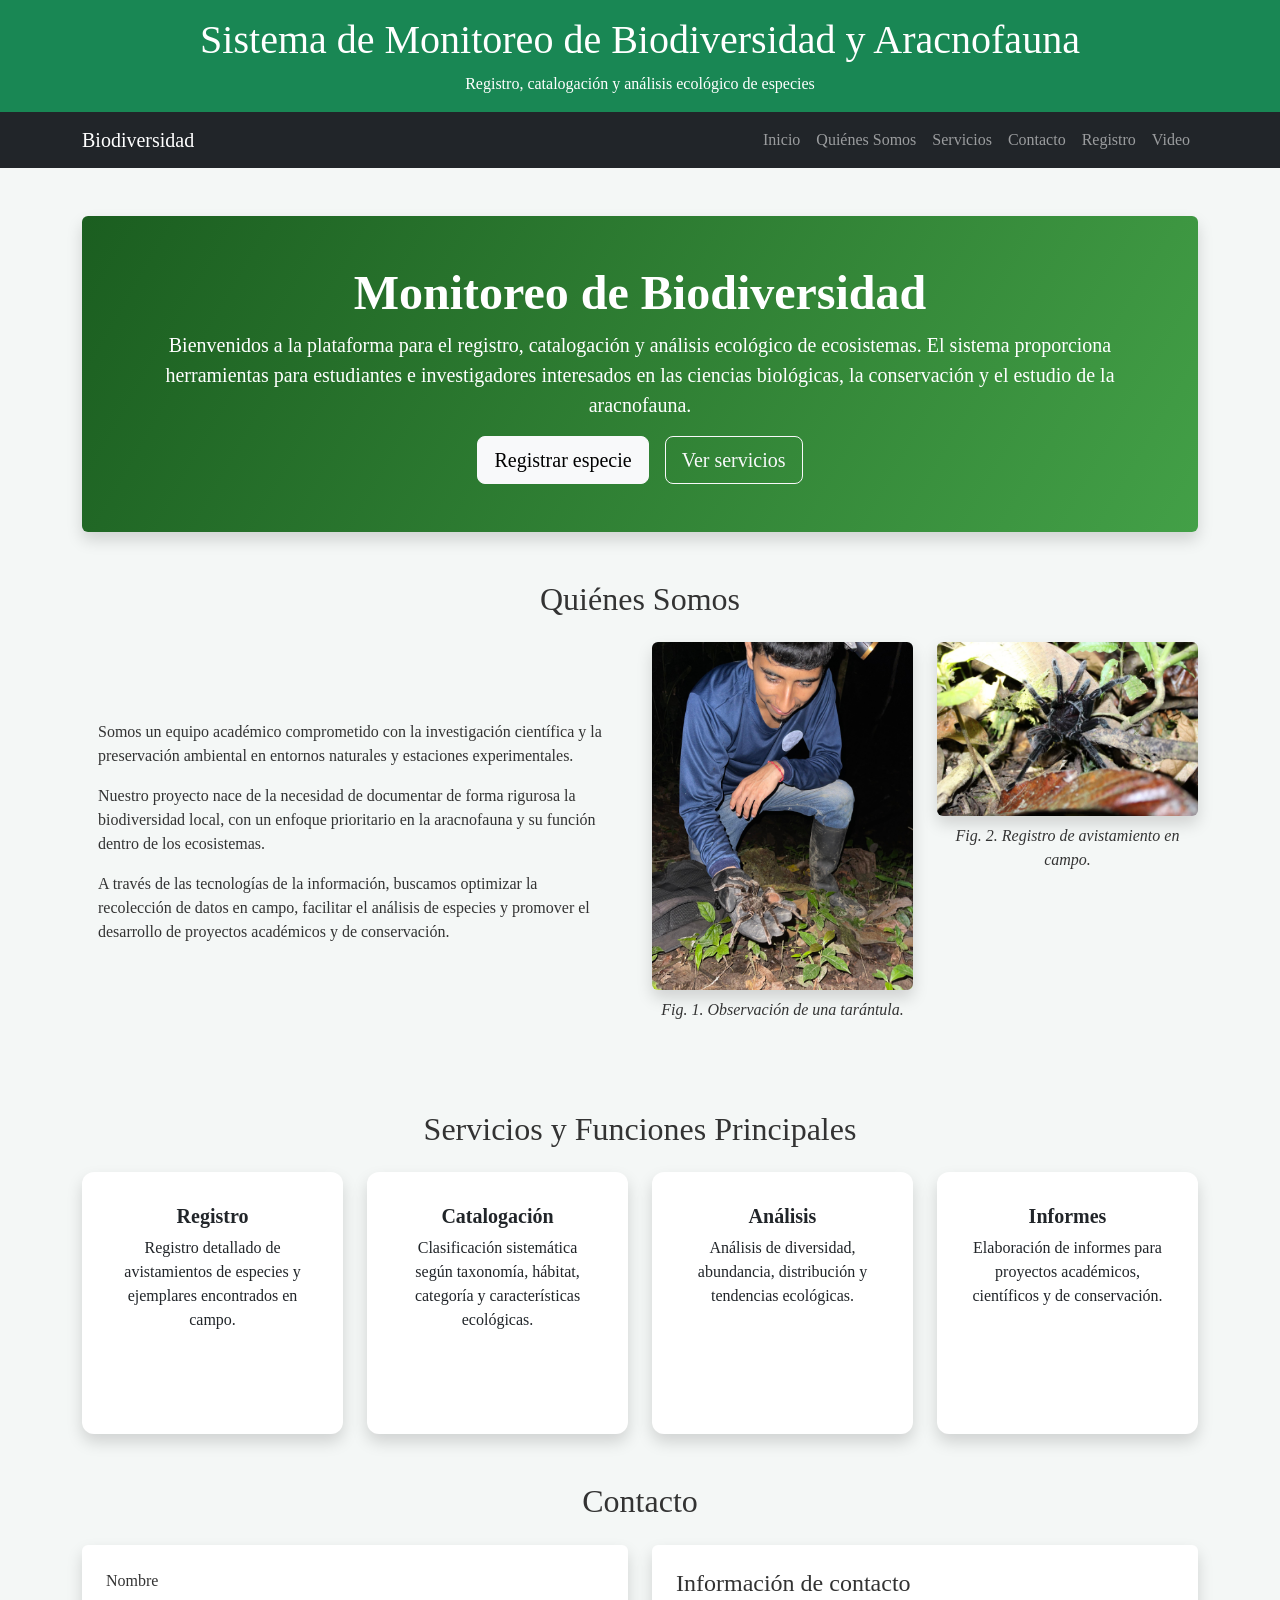
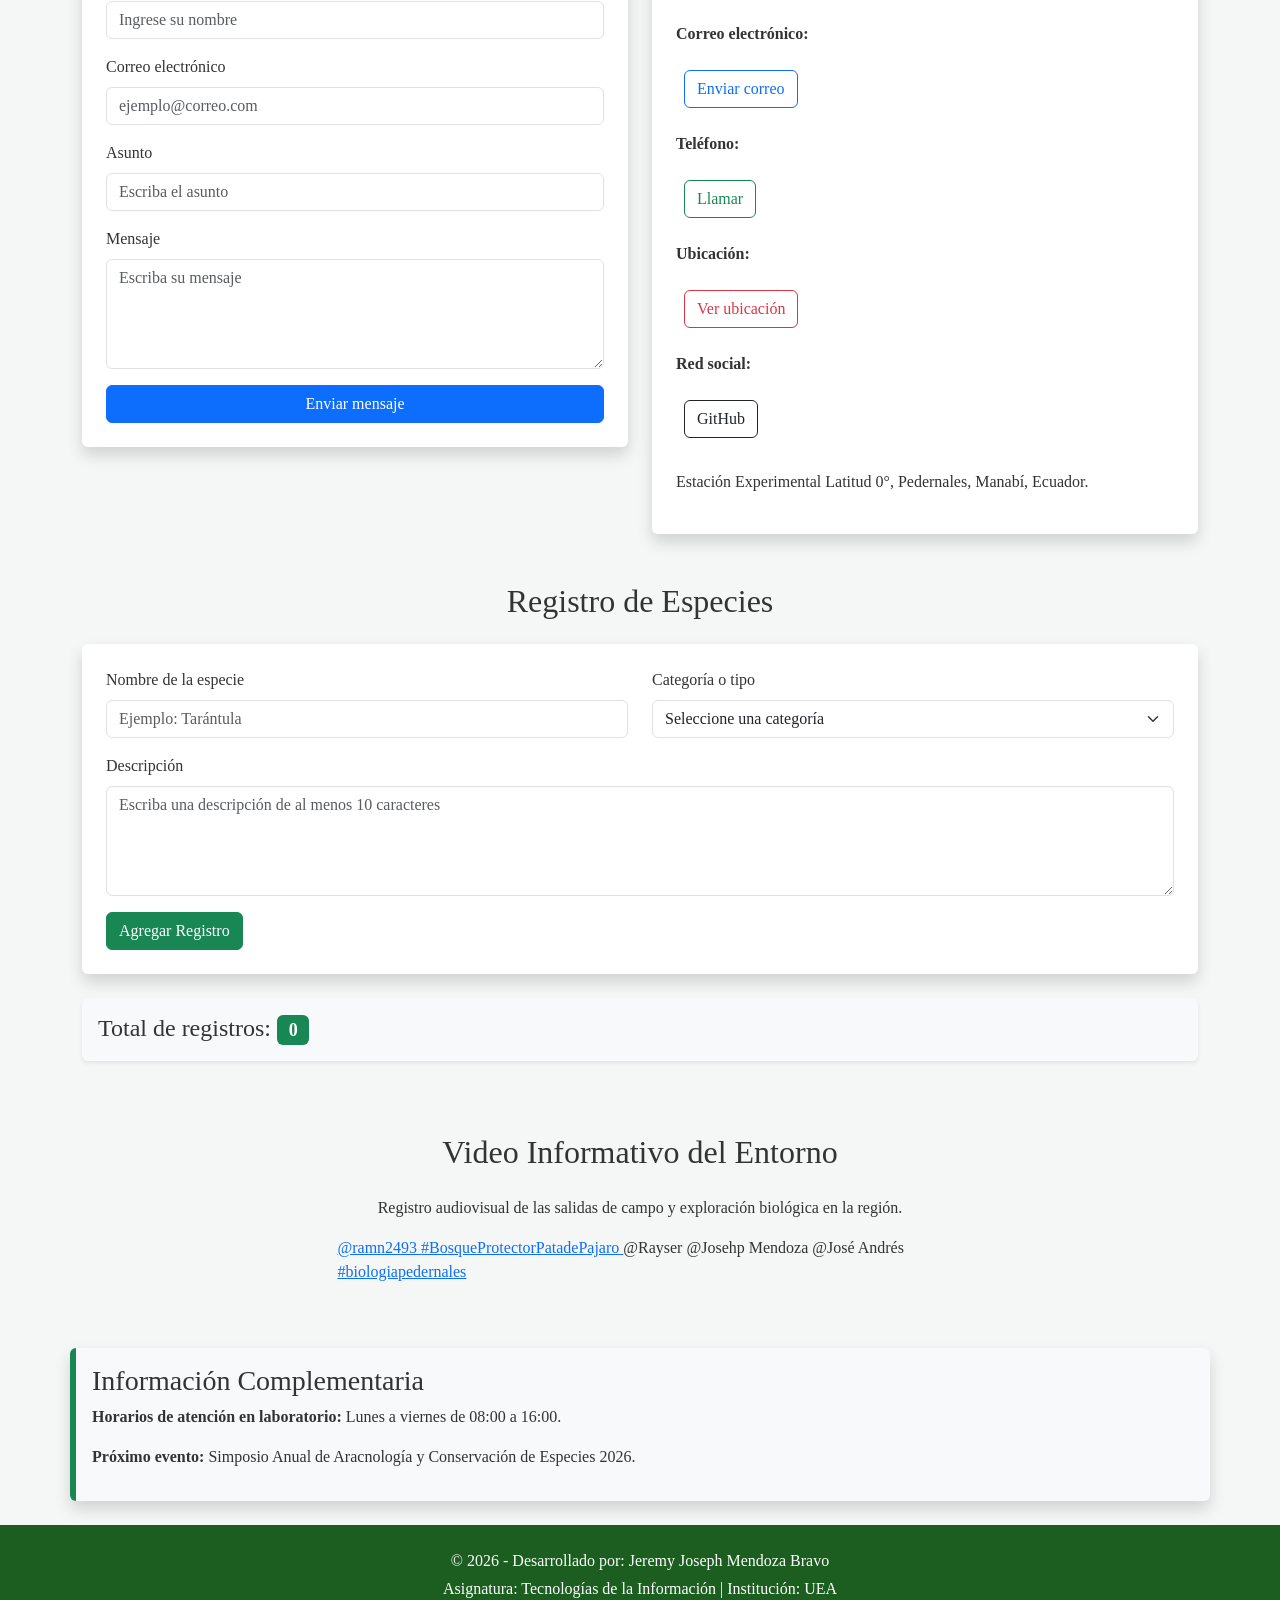
==== commit 6a170e69: "Add files via upload" ====
--- a/index.html
+++ b/index.html
@@ -1,250 +1,818 @@
 <!DOCTYPE html>
 <html lang="es">
+
 <head>
     <meta charset="UTF-8">
-    <meta name="viewport" content="width=device-width, initial-scale=1.0">
-    <title>Mi Proyecto de Asignatura - Biodiversidad</title>
-
-    <!-- Bootstrap CSS -->
-    <link href="https://cdn.jsdelivr.net/npm/bootstrap@5.3.3/dist/css/bootstrap.min.css" rel="stylesheet">
-    
-    <!-- CSS personalizado -->
+
+    <meta
+        name="viewport"
+        content="width=device-width, initial-scale=1.0"
+    >
+
+    <title>
+        Mi Proyecto de Asignatura - Biodiversidad
+    </title>
+
+    <!-- Bootstrap CSS mediante CDN -->
+    <link
+        href="https://cdn.jsdelivr.net/npm/bootstrap@5.3.3/dist/css/bootstrap.min.css"
+        rel="stylesheet"
+    >
+
+    <!-- Archivo CSS personalizado -->
     <link rel="stylesheet" href="style.css">
 </head>
 
 <body>
 
+    <!-- ENCABEZADO -->
     <header class="bg-success text-white text-center p-3">
-        <h1>Sistema de Monitoreo de Biodiversidad y Aracnofauna</h1>
+        <div class="container">
+            <h1 class="mb-2">
+                Sistema de Monitoreo de Biodiversidad y Aracnofauna
+            </h1>
+
+            <p class="mb-0">
+                Registro, catalogación y análisis ecológico de especies
+            </p>
+        </div>
     </header>
 
-    <nav class="navbar navbar-expand-lg navbar-dark bg-dark">
+    <!-- MENÚ DE NAVEGACIÓN -->
+    <nav class="navbar navbar-expand-lg navbar-dark bg-dark sticky-top">
         <div class="container">
-            <a class="navbar-brand" href="#">Biodiversidad</a>
-
-            <button class="navbar-toggler" type="button" data-bs-toggle="collapse" data-bs-target="#menu">
+
+            <a class="navbar-brand" href="#inicio">
+                Biodiversidad
+            </a>
+
+            <button
+                class="navbar-toggler"
+                type="button"
+                data-bs-toggle="collapse"
+                data-bs-target="#menuPrincipal"
+                aria-controls="menuPrincipal"
+                aria-expanded="false"
+                aria-label="Abrir menú de navegación"
+            >
                 <span class="navbar-toggler-icon"></span>
             </button>
 
-            <div class="collapse navbar-collapse" id="menu">
+            <div
+                class="collapse navbar-collapse"
+                id="menuPrincipal"
+            >
                 <ul class="navbar-nav ms-auto">
-                    <li class="nav-item"><a class="nav-link" href="#inicio">Inicio</a></li>
-                    <li class="nav-item"><a class="nav-link" href="#quienes-somos">Quiénes Somos</a></li>
-                    <li class="nav-item"><a class="nav-link" href="#servicios">Servicios</a></li>
-                    <li class="nav-item"><a class="nav-link" href="#contacto">Contacto</a></li>
-                    <li class="nav-item"><a class="nav-link" href="#registro">Registro</a></li>
-                    <li class="nav-item"><a class="nav-link" href="#video-proyecto">Video</a></li>
+
+                    <li class="nav-item">
+                        <a class="nav-link" href="#inicio">
+                            Inicio
+                        </a>
+                    </li>
+
+                    <li class="nav-item">
+                        <a class="nav-link" href="#quienes-somos">
+                            Quiénes Somos
+                        </a>
+                    </li>
+
+                    <li class="nav-item">
+                        <a class="nav-link" href="#servicios">
+                            Servicios
+                        </a>
+                    </li>
+
+                    <li class="nav-item">
+                        <a class="nav-link" href="#contacto">
+                            Contacto
+                        </a>
+                    </li>
+
+                    <li class="nav-item">
+                        <a class="nav-link" href="#registro">
+                            Registro
+                        </a>
+                    </li>
+
+                    <li class="nav-item">
+                        <a class="nav-link" href="#video-proyecto">
+                            Video
+                        </a>
+                    </li>
+
                 </ul>
             </div>
         </div>
     </nav>
 
+    <!-- CONTENIDO PRINCIPAL -->
     <main>
 
+        <!-- INICIO -->
         <section id="inicio" class="container my-5">
+
             <div class="hero text-center p-5 rounded shadow">
-                <h2>Inicio</h2>
-                <p>
-                    Bienvenidos a la plataforma oficial para el registro, catalogación y análisis ecológico
-                    de ecosistemas. Este sistema provee herramientas para investigadores y estudiantes
-                    enfocados en las ciencias biológicas y de conservación.
+
+                <h2 class="display-5 fw-bold">
+                    Monitoreo de Biodiversidad
+                </h2>
+
+                <p class="lead">
+                    Bienvenidos a la plataforma para el registro,
+                    catalogación y análisis ecológico de ecosistemas.
+                    El sistema proporciona herramientas para estudiantes
+                    e investigadores interesados en las ciencias biológicas,
+                    la conservación y el estudio de la aracnofauna.
                 </p>
-                <a href="#registro" class="btn btn-light btn-lg m-3">Registrar especie</a>
-                <a href="#servicios" class="btn btn-outline-light btn-lg m-3">Ver servicios</a>
+
+                <div class="d-flex justify-content-center flex-wrap gap-3">
+
+                    <a
+                        href="#registro"
+                        class="btn btn-light btn-lg"
+                    >
+                        Registrar especie
+                    </a>
+
+                    <a
+                        href="#servicios"
+                        class="btn btn-outline-light btn-lg"
+                    >
+                        Ver servicios
+                    </a>
+
+                </div>
             </div>
         </section>
 
+        <!-- QUIÉNES SOMOS -->
         <section id="quienes-somos" class="container my-5">
-            <h2 class="text-center mb-4">Quiénes Somos</h2>
+
+            <h2 class="text-center mb-4">
+                Quiénes Somos
+            </h2>
 
             <article class="row align-items-center">
-                <div class="col-md-6">
-                    <p>
-                        Somos un equipo académico comprometido con la investigación científica y la preservación
-                        ambiental en entornos controlados y estaciones experimentales. Nuestro proyecto nace de la
-                        necesidad de documentar de forma rigurosa la biodiversidad local, con un enfoque prioritario
-                        en la aracnofauna y su rol fundamental dentro de los ecosistemas.
-                    </p>
-
-                    <p>
-                        A través del uso de tecnologías de la información, buscamos optimizar la recolección de datos
-                        en campo, facilitando que investigadores y estudiantes colaboren en el análisis de especies,
-                        microhábitats y tendencias ecológicas.
-                    </p>
-                </div>
-
-                <div class="col-md-6 text-center">
-                    <figure>
-                        <img src="Araña.jpeg" class="img-fluid rounded shadow m-3" alt="Fotos de trabajo de campo">
-                        <figcaption><i>Fig 1. Observando una tarántula.</i></figcaption>
-                    </figure>
-
-                    <figure>
-                        <img src="Tarantula.jpeg" class="img-fluid rounded shadow m-3" alt="Fotos de trabajo de campo">
-                        <figcaption><i>Fig 2. Registro de avistamiento en campo.</i></figcaption>
-                    </figure>
-                </div>
+
+                <div class="col-12 col-lg-6 mb-4">
+
+                    <div class="p-3">
+
+                        <p>
+                            Somos un equipo académico comprometido con la
+                            investigación científica y la preservación ambiental
+                            en entornos naturales y estaciones experimentales.
+                        </p>
+
+                        <p>
+                            Nuestro proyecto nace de la necesidad de documentar
+                            de forma rigurosa la biodiversidad local, con un
+                            enfoque prioritario en la aracnofauna y su función
+                            dentro de los ecosistemas.
+                        </p>
+
+                        <p>
+                            A través de las tecnologías de la información,
+                            buscamos optimizar la recolección de datos en campo,
+                            facilitar el análisis de especies y promover el
+                            desarrollo de proyectos académicos y de conservación.
+                        </p>
+
+                    </div>
+                </div>
+
+                <div class="col-12 col-lg-6">
+
+                    <div class="row">
+
+                        <div class="col-12 col-md-6 mb-4">
+                            <figure class="text-center h-100">
+
+                                <img
+                                    src="Araña.jpeg"
+                                    class="img-fluid rounded shadow imagen-campo"
+                                    alt="Observación de una araña durante el trabajo de campo"
+                                >
+
+                                <figcaption class="mt-2">
+                                    <em>
+                                        Fig. 1. Observación de una tarántula.
+                                    </em>
+                                </figcaption>
+
+                            </figure>
+                        </div>
+
+                        <div class="col-12 col-md-6 mb-4">
+                            <figure class="text-center h-100">
+
+                                <img
+                                    src="Tarantula.jpeg"
+                                    class="img-fluid rounded shadow imagen-campo"
+                                    alt="Registro de una tarántula durante el trabajo de campo"
+                                >
+
+                                <figcaption class="mt-2">
+                                    <em>
+                                        Fig. 2. Registro de avistamiento en campo.
+                                    </em>
+                                </figcaption>
+
+                            </figure>
+                        </div>
+
+                    </div>
+                </div>
+
             </article>
         </section>
 
+        <!-- SERVICIOS -->
         <section id="servicios" class="container my-5">
-            <h2 class="text-center mb-4">Servicios y Funciones Principales</h2>
-
-            <div class="row">
-                <div class="col-md-3 mb-3">
+
+            <h2 class="text-center mb-4">
+                Servicios y Funciones Principales
+            </h2>
+
+            <div class="row g-4">
+
+                <div class="col-12 col-md-6 col-lg-3">
                     <div class="card h-100 shadow p-3 text-center">
-                        <h5>Registro</h5>
-                        <p>Registro detallado de avistamientos de especies y ejemplares en campo.</p>
-                    </div>
-                </div>
-
-                <div class="col-md-3 mb-3">
+
+                        <div class="card-body">
+                            <h5 class="card-title">
+                                Registro
+                            </h5>
+
+                            <p class="card-text">
+                                Registro detallado de avistamientos de
+                                especies y ejemplares encontrados en campo.
+                            </p>
+                        </div>
+
+                    </div>
+                </div>
+
+                <div class="col-12 col-md-6 col-lg-3">
                     <div class="card h-100 shadow p-3 text-center">
-                        <h5>Catalogación</h5>
-                        <p>Clasificación sistemática por taxonomía, hábitat y nivel de riesgo.</p>
-                    </div>
-                </div>
-
-                <div class="col-md-3 mb-3">
+
+                        <div class="card-body">
+                            <h5 class="card-title">
+                                Catalogación
+                            </h5>
+
+                            <p class="card-text">
+                                Clasificación sistemática según taxonomía,
+                                hábitat, categoría y características ecológicas.
+                            </p>
+                        </div>
+
+                    </div>
+                </div>
+
+                <div class="col-12 col-md-6 col-lg-3">
                     <div class="card h-100 shadow p-3 text-center">
-                        <h5>Análisis</h5>
-                        <p>Análisis estadístico de diversidad, abundancia y curvas de acumulación.</p>
-                    </div>
-                </div>
-
-                <div class="col-md-3 mb-3">
+
+                        <div class="card-body">
+                            <h5 class="card-title">
+                                Análisis
+                            </h5>
+
+                            <p class="card-text">
+                                Análisis de diversidad, abundancia,
+                                distribución y tendencias ecológicas.
+                            </p>
+                        </div>
+
+                    </div>
+                </div>
+
+                <div class="col-12 col-md-6 col-lg-3">
                     <div class="card h-100 shadow p-3 text-center">
-                        <h5>Informes</h5>
-                        <p>Generación de informes para proyectos académicos y de conservación.</p>
-                    </div>
-                </div>
+
+                        <div class="card-body">
+                            <h5 class="card-title">
+                                Informes
+                            </h5>
+
+                            <p class="card-text">
+                                Elaboración de informes para proyectos
+                                académicos, científicos y de conservación.
+                            </p>
+                        </div>
+
+                    </div>
+                </div>
+
             </div>
         </section>
 
+        <!-- CONTACTO -->
         <section id="contacto" class="container my-5">
-            <h2 class="text-center mb-4">Contacto</h2>
-
-            <div class="row">
-                <div class="col-md-6">
-                    <form class="p-3 shadow bg-white rounded">
-                        <input type="text" class="form-control mb-3" placeholder="Nombre">
-                        <input type="email" class="form-control mb-3" placeholder="Correo electrónico">
-                        <input type="text" class="form-control mb-3" placeholder="Asunto">
-                        <textarea class="form-control mb-3" rows="4" placeholder="Mensaje"></textarea>
-                        <button type="submit" class="btn btn-primary w-100">Enviar</button>
+
+            <h2 class="text-center mb-4">
+                Contacto
+            </h2>
+
+            <div class="row g-4">
+
+                <div class="col-12 col-lg-6">
+
+                    <form
+                        id="formContacto"
+                        class="p-4 shadow bg-white rounded"
+                    >
+
+                        <div class="mb-3">
+                            <label
+                                for="nombreContacto"
+                                class="form-label"
+                            >
+                                Nombre
+                            </label>
+
+                            <input
+                                type="text"
+                                id="nombreContacto"
+                                class="form-control"
+                                placeholder="Ingrese su nombre"
+                            >
+                        </div>
+
+                        <div class="mb-3">
+                            <label
+                                for="correoContacto"
+                                class="form-label"
+                            >
+                                Correo electrónico
+                            </label>
+
+                            <input
+                                type="email"
+                                id="correoContacto"
+                                class="form-control"
+                                placeholder="ejemplo@correo.com"
+                            >
+                        </div>
+
+                        <div class="mb-3">
+                            <label
+                                for="asuntoContacto"
+                                class="form-label"
+                            >
+                                Asunto
+                            </label>
+
+                            <input
+                                type="text"
+                                id="asuntoContacto"
+                                class="form-control"
+                                placeholder="Escriba el asunto"
+                            >
+                        </div>
+
+                        <div class="mb-3">
+                            <label
+                                for="mensajeContacto"
+                                class="form-label"
+                            >
+                                Mensaje
+                            </label>
+
+                            <textarea
+                                id="mensajeContacto"
+                                class="form-control"
+                                rows="4"
+                                placeholder="Escriba su mensaje"
+                            ></textarea>
+                        </div>
+
+                        <button
+                            type="submit"
+                            class="btn btn-primary w-100"
+                        >
+                            Enviar mensaje
+                        </button>
+
                     </form>
                 </div>
 
-                <div class="col-md-6 p-3">
-                    <p><strong>Correo electrónico:</strong></p>
-                    <a href="mailto:josehtsds6@gmail.com" class="btn btn-outline-primary m-2">Enviar correo</a>
-
-                    <p><strong>Teléfono:</strong></p>
-                    <a href="tel:+5930983690674" class="btn btn-outline-success m-2">Llamar</a>
-
-                    <p><strong>Dirección:</strong></p>
-                    <a href="https://www.google.com/maps" target="_blank" class="btn btn-outline-danger m-2">
-                        Ver ubicación
-                    </a>
-
-                    <p><strong>Redes Sociales:</strong></p>
-                    <a href="https://github.com" target="_blank" class="btn btn-outline-dark m-2">
-                        GitHub Institucional
-                    </a>
-
-                    <p class="mt-3">
-                        Estación Experimental Latitud 0°, Pedernales, Manabí, Ecuador
-                    </p>
-                </div>
+                <div class="col-12 col-lg-6">
+
+                    <div class="p-4 shadow bg-white rounded h-100">
+
+                        <h3 class="h4 mb-4">
+                            Información de contacto
+                        </h3>
+
+                        <p>
+                            <strong>Correo electrónico:</strong>
+                        </p>
+
+                        <a
+                            href="mailto:josehtsds6@gmail.com"
+                            class="btn btn-outline-primary m-2"
+                        >
+                            Enviar correo
+                        </a>
+
+                        <p class="mt-3">
+                            <strong>Teléfono:</strong>
+                        </p>
+
+                        <a
+                            href="tel:+5930983690674"
+                            class="btn btn-outline-success m-2"
+                        >
+                            Llamar
+                        </a>
+
+                        <p class="mt-3">
+                            <strong>Ubicación:</strong>
+                        </p>
+
+                        <a
+                            href="https://www.google.com/maps"
+                            target="_blank"
+                            rel="noopener noreferrer"
+                            class="btn btn-outline-danger m-2"
+                        >
+                            Ver ubicación
+                        </a>
+
+                        <p class="mt-3">
+                            <strong>Red social:</strong>
+                        </p>
+
+                        <a
+                            href="https://github.com"
+                            target="_blank"
+                            rel="noopener noreferrer"
+                            class="btn btn-outline-dark m-2"
+                        >
+                            GitHub
+                        </a>
+
+                        <p class="mt-4">
+                            Estación Experimental Latitud 0°,
+                            Pedernales, Manabí, Ecuador.
+                        </p>
+
+                    </div>
+                </div>
+
             </div>
         </section>
 
-        <section class="container my-5" id="registro">
-            <h2 class="text-center mb-4">Registro de Especies</h2>
-
+        <!-- REGISTRO DINÁMICO -->
+        <section id="registro" class="container my-5">
+
+            <h2 class="text-center mb-4">
+                Registro de Especies
+            </h2>
+
+            <!-- Aquí aparecerán las alertas -->
             <div id="mensajeGeneral"></div>
 
-            <form id="formRegistro" class="shadow p-4 bg-white rounded">
-
-                <div class="mb-3">
-                    <label for="nombre" class="form-label">Nombre de la especie</label>
-                    <input type="text" id="nombre" class="form-control" placeholder="Ejemplo: Tarántula">
-                    <div id="errorNombre" class="invalid-feedback"></div>
-                </div>
-
-                <div class="mb-3">
-                    <label for="categoria" class="form-label">Categoría o tipo</label>
-                    <select id="categoria" class="form-control">
-                        <option value="">Seleccione una categoría</option>
-                        <option value="Arácnido">Arácnido</option>
-                        <option value="Insecto">Insecto</option>
-                        <option value="Reptil">Reptil</option>
-                        <option value="Ave">Ave</option>
-                        <option value="Mamífero">Mamífero</option>
-                    </select>
-                    <div id="errorCategoria" class="invalid-feedback"></div>
-                </div>
-
-                <div class="mb-3">
-                    <label for="descripcion" class="form-label">Descripción</label>
-                    <textarea id="descripcion" class="form-control" rows="4" placeholder="Escriba una descripción del registro"></textarea>
-                    <div id="errorDescripcion" class="invalid-feedback"></div>
-                </div>
-
-                <button type="submit" class="btn btn-success">
-                    Agregar Registro
+            <form
+                id="formRegistro"
+                class="shadow p-4 bg-white rounded"
+                novalidate
+            >
+
+                <div class="row">
+
+                    <div class="col-12 col-md-6 mb-3">
+
+                        <label
+                            for="nombre"
+                            class="form-label"
+                        >
+                            Nombre de la especie
+                        </label>
+
+                        <input
+                            type="text"
+                            id="nombre"
+                            class="form-control"
+                            placeholder="Ejemplo: Tarántula"
+                        >
+
+                        <div
+                            id="errorNombre"
+                            class="invalid-feedback"
+                        ></div>
+
+                    </div>
+
+                    <div class="col-12 col-md-6 mb-3">
+
+                        <label
+                            for="categoria"
+                            class="form-label"
+                        >
+                            Categoría o tipo
+                        </label>
+
+                        <select
+                            id="categoria"
+                            class="form-select"
+                        >
+                            <option value="">
+                                Seleccione una categoría
+                            </option>
+
+                            <option value="Arácnido">
+                                Arácnido
+                            </option>
+
+                            <option value="Insecto">
+                                Insecto
+                            </option>
+
+                            <option value="Reptil">
+                                Reptil
+                            </option>
+
+                            <option value="Ave">
+                                Ave
+                            </option>
+
+                            <option value="Mamífero">
+                                Mamífero
+                            </option>
+                        </select>
+
+                        <div
+                            id="errorCategoria"
+                            class="invalid-feedback"
+                        ></div>
+
+                    </div>
+
+                    <div class="col-12 mb-3">
+
+                        <label
+                            for="descripcion"
+                            class="form-label"
+                        >
+                            Descripción
+                        </label>
+
+                        <textarea
+                            id="descripcion"
+                            class="form-control"
+                            rows="4"
+                            placeholder="Escriba una descripción de al menos 10 caracteres"
+                        ></textarea>
+
+                        <div
+                            id="errorDescripcion"
+                            class="invalid-feedback"
+                        ></div>
+
+                    </div>
+
+                </div>
+
+                <!-- BOTÓN CON SPINNER -->
+                <button
+                    type="submit"
+                    id="btnAgregar"
+                    class="btn btn-success"
+                >
+                    <span id="textoBoton">
+                        Agregar Registro
+                    </span>
+
+                    <span
+                        id="spinnerRegistro"
+                        class="spinner-border spinner-border-sm d-none"
+                        role="status"
+                        aria-hidden="true"
+                    ></span>
                 </button>
+
             </form>
 
-            <div class="mt-4">
-                <h4>Total de registros: <span id="total">0</span></h4>
+            <!-- CONTADOR -->
+            <div class="mt-4 p-3 bg-light rounded shadow-sm">
+
+                <h4 class="mb-0">
+                    Total de registros:
+                    <span
+                        id="total"
+                        class="badge bg-success"
+                    >
+                        0
+                    </span>
+                </h4>
+
             </div>
 
-            <div id="listaRegistros" class="row mt-4"></div>
+            <!-- CARDS CREADAS CON JAVASCRIPT -->
+            <div
+                id="listaRegistros"
+                class="row mt-4"
+            ></div>
+
         </section>
 
-        <section id="video-proyecto" class="container my-5">
-            <h2 class="text-center mb-4">Video Informativo del Entorno</h2>
+        <!-- MODAL DE DETALLES -->
+        <div
+            class="modal fade"
+            id="modalDetalles"
+            tabindex="-1"
+            aria-labelledby="modalDetallesTitulo"
+            aria-hidden="true"
+        >
+
+            <div class="modal-dialog modal-dialog-centered">
+
+                <div class="modal-content">
+
+                    <div class="modal-header bg-success text-white">
+
+                        <h5
+                            class="modal-title"
+                            id="modalDetallesTitulo"
+                        >
+                            Detalles del registro
+                        </h5>
+
+                        <button
+                            type="button"
+                            class="btn-close btn-close-white"
+                            data-bs-dismiss="modal"
+                            aria-label="Cerrar"
+                        ></button>
+
+                    </div>
+
+                    <div class="modal-body">
+
+                        <p>
+                            <strong>
+                                Nombre de la especie:
+                            </strong>
+
+                            <span id="modalNombre"></span>
+                        </p>
+
+                        <p>
+                            <strong>
+                                Categoría:
+                            </strong>
+
+                            <span id="modalCategoria"></span>
+                        </p>
+
+                        <p>
+                            <strong>
+                                Descripción:
+                            </strong>
+                        </p>
+
+                        <p id="modalDescripcion"></p>
+
+                    </div>
+
+                    <div class="modal-footer">
+
+                        <button
+                            type="button"
+                            class="btn btn-secondary"
+                            data-bs-dismiss="modal"
+                        >
+                            Cerrar
+                        </button>
+
+                    </div>
+
+                </div>
+            </div>
+        </div>
+
+        <!-- VIDEO -->
+        <section
+            id="video-proyecto"
+            class="container my-5"
+        >
+
+            <h2 class="text-center mb-4">
+                Video Informativo del Entorno
+            </h2>
+
             <p class="text-center">
-                Registro audiovisual de las salidas de campo y exploración biológica en la región:
+                Registro audiovisual de las salidas de campo
+                y exploración biológica en la región.
             </p>
 
-            <div class="text-center">
-                <blockquote class="tiktok-embed"
+            <div class="d-flex justify-content-center">
+
+                <blockquote
+                    class="tiktok-embed"
                     cite="https://www.tiktok.com/@ramn2493/video/7630586255469759765"
                     data-video-id="7630586255469759765"
-                    style="max-width: 605px;min-width: 325px;">
+                    style="max-width: 605px; min-width: 325px;"
+                >
+
                     <section>
-                        <a target="_blank" title="@ramn2493" href="https://www.tiktok.com/@ramn2493?refer=embed">@ramn2493</a>
-                        <a title="bosqueprotectorpatadepajaro" target="_blank" href="https://www.tiktok.com/tag/bosqueprotectorpatadepajaro?refer=embed">#BosqueProtectorPatadePajaro</a>
+
+                        <a
+                            target="_blank"
+                            title="@ramn2493"
+                            href="https://www.tiktok.com/@ramn2493?refer=embed"
+                        >
+                            @ramn2493
+                        </a>
+
+                        <a
+                            target="_blank"
+                            title="bosqueprotectorpatadepajaro"
+                            href="https://www.tiktok.com/tag/bosqueprotectorpatadepajaro?refer=embed"
+                        >
+                            #BosqueProtectorPatadePajaro
+                        </a>
+
                         @Rayser @Josehp Mendoza @José Andrés
-                        <a title="biologiapedernales" target="_blank" href="https://www.tiktok.com/tag/biologiapedernales?refer=embed">#biologiapedernales</a>
+
+                        <a
+                            target="_blank"
+                            title="biologiapedernales"
+                            href="https://www.tiktok.com/tag/biologiapedernales?refer=embed"
+                        >
+                            #biologiapedernales
+                        </a>
+
                     </section>
+
                 </blockquote>
+
             </div>
         </section>
 
     </main>
 
+    <!-- INFORMACIÓN COMPLEMENTARIA -->
     <aside class="container bg-light p-3 rounded shadow my-4">
-        <h3>Información Complementaria</h3>
-        <p><strong>Horarios de atención en laboratorio:</strong> Lunes a Viernes de 08:00 a 16:00.</p>
-        <p><strong>Próximo evento:</strong> Simposio Anual de Aracnología y Conservación de Especies 2026.</p>
+
+        <h3>
+            Información Complementaria
+        </h3>
+
+        <p>
+            <strong>
+                Horarios de atención en laboratorio:
+            </strong>
+
+            Lunes a viernes de 08:00 a 16:00.
+        </p>
+
+        <p>
+            <strong>
+                Próximo evento:
+            </strong>
+
+            Simposio Anual de Aracnología y
+            Conservación de Especies 2026.
+        </p>
+
     </aside>
 
-    <footer class="text-center p-3">
-        <p>© 2026 - Desarrollado por: Jeremy Joseph Mendoza Bravo</p>
-        <p>Asignatura: Tecnologías de la Información | Institución: UEA</p>
+    <!-- PIE DE PÁGINA -->
+    <footer class="text-center p-4">
+
+        <div class="container">
+
+            <p class="mb-1">
+                © 2026 - Desarrollado por:
+                Jeremy Joseph Mendoza Bravo
+            </p>
+
+            <p class="mb-0">
+                Asignatura: Tecnologías de la Información |
+                Institución: UEA
+            </p>
+
+        </div>
+
     </footer>
 
-    <!-- Bootstrap JS -->
-    <script src="https://cdn.jsdelivr.net/npm/bootstrap@5.3.3/dist/js/bootstrap.bundle.min.js"></script>
-
-    <!-- TikTok Embed -->
-    <script async src="https://www.tiktok.com/embed.js"></script>
+    <!-- Bootstrap JavaScript -->
+    <script
+        src="https://cdn.jsdelivr.net/npm/bootstrap@5.3.3/dist/js/bootstrap.bundle.min.js"
+    ></script>
+
+    <!-- TikTok -->
+    <script
+        async
+        src="https://www.tiktok.com/embed.js"
+    ></script>
 
     <!-- JavaScript personalizado -->
     <script src="script.js"></script>
 
 </body>
+
 </html>
--- a/style.css
+++ b/style.css
@@ -54,4 +54,47 @@
     .navbar-brand {
         font-size: 18px;
     }
+}
+#spinnerRegistro {
+    margin-left: 8px;
+}
+
+.card-title {
+    font-weight: bold;
+}
+
+.card-body {
+    min-height: 230px;
+}
+
+.modal-content {
+    border: none;
+    border-radius: 14px;
+    overflow: hidden;
+}
+
+.modal-header {
+    border-bottom: none;
+}
+
+.modal-footer {
+    border-top: 1px solid #dee2e6;
+}
+
+#modalDescripcion {
+    text-align: justify;
+}
+
+@media (max-width: 576px) {
+    #btnAgregar {
+        width: 100%;
+    }
+
+    .card-body {
+        min-height: auto;
+    }
+
+    .card .btn {
+        width: 100%;
+    }
 }
